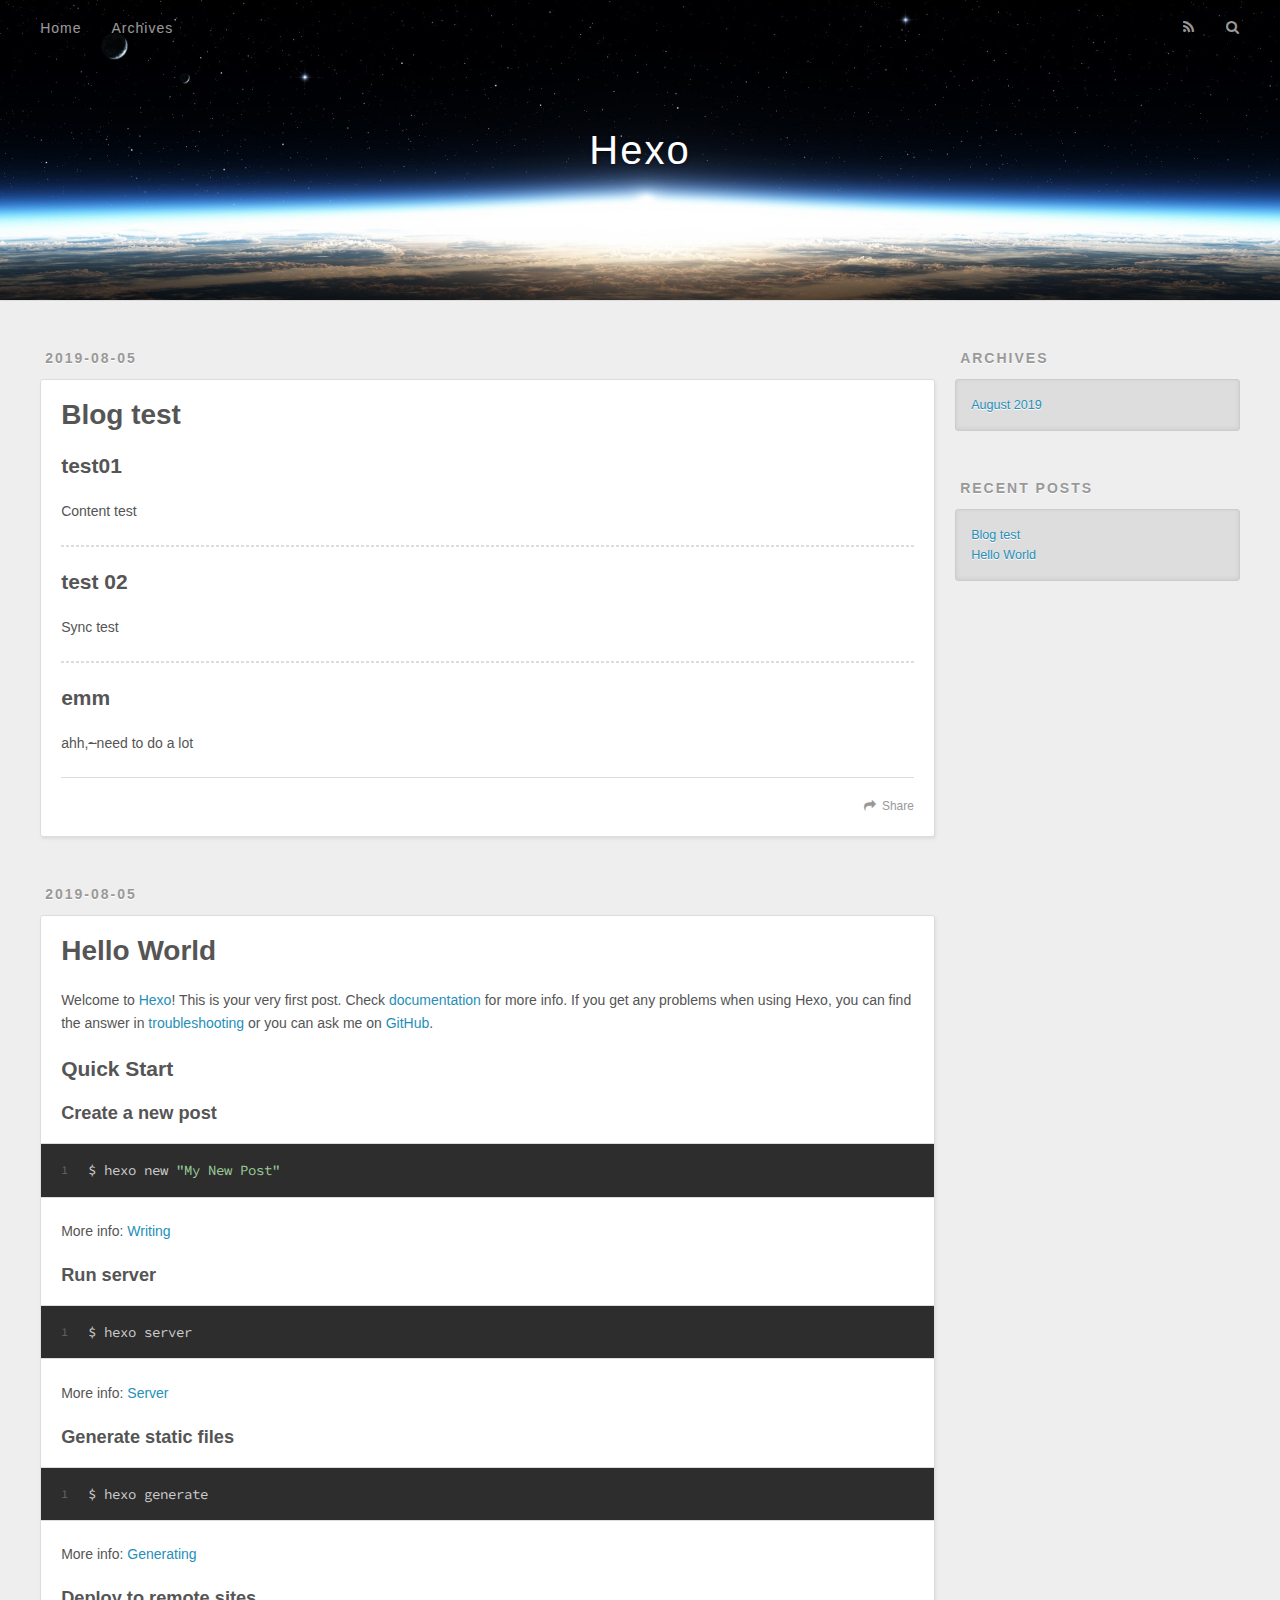
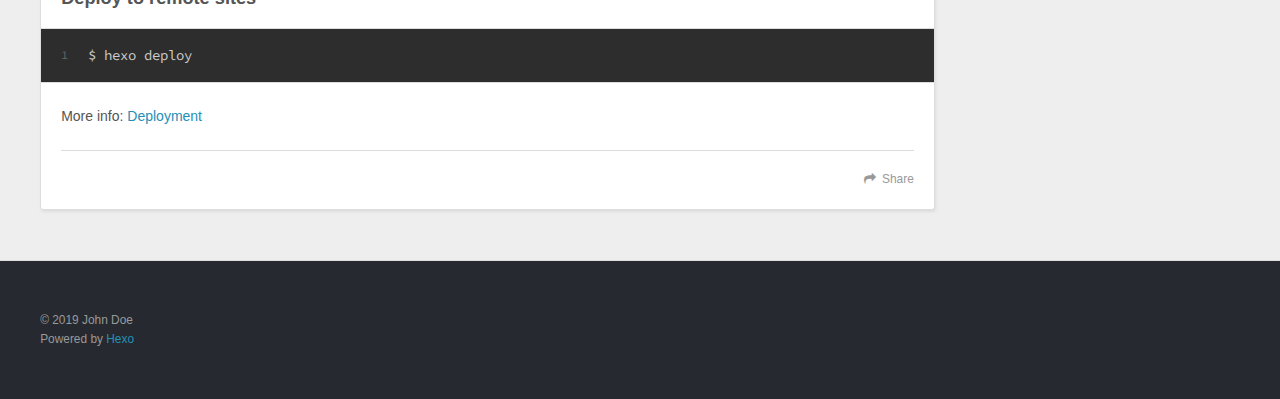
==== index.html @ 6d87e289 "Site updated: 2019-08-05 14:42:07" ====
<!DOCTYPE html>
<html>
<head><meta name="generator" content="Hexo 3.9.0">
  <meta charset="utf-8">
  

  
  <title>Hexo</title>
  <meta name="viewport" content="width=device-width, initial-scale=1, maximum-scale=1">
  <meta property="og:type" content="website">
<meta property="og:title" content="Hexo">
<meta property="og:url" content="http://yoursite.com/index.html">
<meta property="og:site_name" content="Hexo">
<meta property="og:locale" content="default">
<meta name="twitter:card" content="summary">
<meta name="twitter:title" content="Hexo">
  
    <link rel="alternate" href="/atom.xml" title="Hexo" type="application/atom+xml">
  
  
    <link rel="icon" href="/favicon.png">
  
  
    <link href="//fonts.googleapis.com/css?family=Source+Code+Pro" rel="stylesheet" type="text/css">
  
  <link rel="stylesheet" href="/css/style.css">
</head>
</html>
<body>
  <div id="container">
    <div id="wrap">
      <header id="header">
  <div id="banner"></div>
  <div id="header-outer" class="outer">
    <div id="header-title" class="inner">
      <h1 id="logo-wrap">
        <a href="/" id="logo">Hexo</a>
      </h1>
      
    </div>
    <div id="header-inner" class="inner">
      <nav id="main-nav">
        <a id="main-nav-toggle" class="nav-icon"></a>
        
          <a class="main-nav-link" href="/">Home</a>
        
          <a class="main-nav-link" href="/archives">Archives</a>
        
      </nav>
      <nav id="sub-nav">
        
          <a id="nav-rss-link" class="nav-icon" href="/atom.xml" title="RSS Feed"></a>
        
        <a id="nav-search-btn" class="nav-icon" title="Search"></a>
      </nav>
      <div id="search-form-wrap">
        <form action="//google.com/search" method="get" accept-charset="UTF-8" class="search-form"><input type="search" name="q" class="search-form-input" placeholder="Search"><button type="submit" class="search-form-submit">&#xF002;</button><input type="hidden" name="sitesearch" value="http://yoursite.com"></form>
      </div>
    </div>
  </div>
</header>
      <div class="outer">
        <section id="main">
  
    <article id="post-Blog-test" class="article article-type-post" itemscope itemprop="blogPost">
  <div class="article-meta">
    <a href="/2019/08/05/Blog-test/" class="article-date">
  <time datetime="2019-08-05T05:45:43.000Z" itemprop="datePublished">2019-08-05</time>
</a>
    
  </div>
  <div class="article-inner">
    
    
      <header class="article-header">
        
  
    <h1 itemprop="name">
      <a class="article-title" href="/2019/08/05/Blog-test/">Blog test</a>
    </h1>
  

      </header>
    
    <div class="article-entry" itemprop="articleBody">
      
        <h2 id="test01"><a href="#test01" class="headerlink" title="test01"></a>test01</h2><p>Content test</p>
<hr>
<h2 id="test-02"><a href="#test-02" class="headerlink" title="test 02"></a>test 02</h2><p>Sync test</p>
<hr>
<h2 id="emm"><a href="#emm" class="headerlink" title="emm"></a>emm</h2><p>ahh,<del>~</del>need to do a lot</p>

      
    </div>
    <footer class="article-footer">
      <a data-url="http://yoursite.com/2019/08/05/Blog-test/" data-id="cjyy11p9i00009upvtxh5rloo" class="article-share-link">Share</a>
      
      
    </footer>
  </div>
  
</article>


  
    <article id="post-hello-world" class="article article-type-post" itemscope itemprop="blogPost">
  <div class="article-meta">
    <a href="/2019/08/05/hello-world/" class="article-date">
  <time datetime="2019-08-05T05:13:14.675Z" itemprop="datePublished">2019-08-05</time>
</a>
    
  </div>
  <div class="article-inner">
    
    
      <header class="article-header">
        
  
    <h1 itemprop="name">
      <a class="article-title" href="/2019/08/05/hello-world/">Hello World</a>
    </h1>
  

      </header>
    
    <div class="article-entry" itemprop="articleBody">
      
        <p>Welcome to <a href="https://hexo.io/" target="_blank" rel="noopener">Hexo</a>! This is your very first post. Check <a href="https://hexo.io/docs/" target="_blank" rel="noopener">documentation</a> for more info. If you get any problems when using Hexo, you can find the answer in <a href="https://hexo.io/docs/troubleshooting.html" target="_blank" rel="noopener">troubleshooting</a> or you can ask me on <a href="https://github.com/hexojs/hexo/issues" target="_blank" rel="noopener">GitHub</a>.</p>
<h2 id="Quick-Start"><a href="#Quick-Start" class="headerlink" title="Quick Start"></a>Quick Start</h2><h3 id="Create-a-new-post"><a href="#Create-a-new-post" class="headerlink" title="Create a new post"></a>Create a new post</h3><figure class="highlight bash"><table><tr><td class="gutter"><pre><span class="line">1</span><br></pre></td><td class="code"><pre><span class="line">$ hexo new <span class="string">"My New Post"</span></span><br></pre></td></tr></table></figure>

<p>More info: <a href="https://hexo.io/docs/writing.html" target="_blank" rel="noopener">Writing</a></p>
<h3 id="Run-server"><a href="#Run-server" class="headerlink" title="Run server"></a>Run server</h3><figure class="highlight bash"><table><tr><td class="gutter"><pre><span class="line">1</span><br></pre></td><td class="code"><pre><span class="line">$ hexo server</span><br></pre></td></tr></table></figure>

<p>More info: <a href="https://hexo.io/docs/server.html" target="_blank" rel="noopener">Server</a></p>
<h3 id="Generate-static-files"><a href="#Generate-static-files" class="headerlink" title="Generate static files"></a>Generate static files</h3><figure class="highlight bash"><table><tr><td class="gutter"><pre><span class="line">1</span><br></pre></td><td class="code"><pre><span class="line">$ hexo generate</span><br></pre></td></tr></table></figure>

<p>More info: <a href="https://hexo.io/docs/generating.html" target="_blank" rel="noopener">Generating</a></p>
<h3 id="Deploy-to-remote-sites"><a href="#Deploy-to-remote-sites" class="headerlink" title="Deploy to remote sites"></a>Deploy to remote sites</h3><figure class="highlight bash"><table><tr><td class="gutter"><pre><span class="line">1</span><br></pre></td><td class="code"><pre><span class="line">$ hexo deploy</span><br></pre></td></tr></table></figure>

<p>More info: <a href="https://hexo.io/docs/deployment.html" target="_blank" rel="noopener">Deployment</a></p>

      
    </div>
    <footer class="article-footer">
      <a data-url="http://yoursite.com/2019/08/05/hello-world/" data-id="cjyy11p9s00019upvnkh4ad29" class="article-share-link">Share</a>
      
      
    </footer>
  </div>
  
</article>


  


</section>
        
          <aside id="sidebar">
  
    

  
    

  
    
  
    
  <div class="widget-wrap">
    <h3 class="widget-title">Archives</h3>
    <div class="widget">
      <ul class="archive-list"><li class="archive-list-item"><a class="archive-list-link" href="/archives/2019/08/">August 2019</a></li></ul>
    </div>
  </div>


  
    
  <div class="widget-wrap">
    <h3 class="widget-title">Recent Posts</h3>
    <div class="widget">
      <ul>
        
          <li>
            <a href="/2019/08/05/Blog-test/">Blog test</a>
          </li>
        
          <li>
            <a href="/2019/08/05/hello-world/">Hello World</a>
          </li>
        
      </ul>
    </div>
  </div>

  
</aside>
        
      </div>
      <footer id="footer">
  
  <div class="outer">
    <div id="footer-info" class="inner">
      &copy; 2019 John Doe<br>
      Powered by <a href="http://hexo.io/" target="_blank">Hexo</a>
    </div>
  </div>
</footer>
    </div>
    <nav id="mobile-nav">
  
    <a href="/" class="mobile-nav-link">Home</a>
  
    <a href="/archives" class="mobile-nav-link">Archives</a>
  
</nav>
    

<script src="//ajax.googleapis.com/ajax/libs/jquery/2.0.3/jquery.min.js"></script>


  <link rel="stylesheet" href="/fancybox/jquery.fancybox.css">
  <script src="/fancybox/jquery.fancybox.pack.js"></script>


<script src="/js/script.js"></script>



  </div>
</body>
</html>
---- css/style.css ----
body {
  width: 100%;
}
body:before,
body:after {
  content: "";
  display: table;
}
body:after {
  clear: both;
}
html,
body,
div,
span,
applet,
object,
iframe,
h1,
h2,
h3,
h4,
h5,
h6,
p,
blockquote,
pre,
a,
abbr,
acronym,
address,
big,
cite,
code,
del,
dfn,
em,
img,
ins,
kbd,
q,
s,
samp,
small,
strike,
strong,
sub,
sup,
tt,
var,
dl,
dt,
dd,
ol,
ul,
li,
fieldset,
form,
label,
legend,
table,
caption,
tbody,
tfoot,
thead,
tr,
th,
td {
  margin: 0;
  padding: 0;
  border: 0;
  outline: 0;
  font-weight: inherit;
  font-style: inherit;
  font-family: inherit;
  font-size: 100%;
  vertical-align: baseline;
}
body {
  line-height: 1;
  color: #000;
  background: #fff;
}
ol,
ul {
  list-style: none;
}
table {
  border-collapse: separate;
  border-spacing: 0;
  vertical-align: middle;
}
caption,
th,
td {
  text-align: left;
  font-weight: normal;
  vertical-align: middle;
}
a img {
  border: none;
}
input,
button {
  margin: 0;
  padding: 0;
}
input::-moz-focus-inner,
button::-moz-focus-inner {
  border: 0;
  padding: 0;
}
@font-face {
  font-family: FontAwesome;
  font-style: normal;
  font-weight: normal;
  src: url("fonts/fontawesome-webfont.eot?v=#4.0.3");
  src: url("fonts/fontawesome-webfont.eot?#iefix&v=#4.0.3") format("embedded-opentype"), url("fonts/fontawesome-webfont.woff?v=#4.0.3") format("woff"), url("fonts/fontawesome-webfont.ttf?v=#4.0.3") format("truetype"), url("fonts/fontawesome-webfont.svg#fontawesomeregular?v=#4.0.3") format("svg");
}
html,
body,
#container {
  height: 100%;
}
body {
  background: #eee;
  font: 14px -apple-system, BlinkMacSystemFont, "Segoe UI", "Roboto", "Oxygen", "Ubuntu", "Cantarell", "Fira Sans", "Droid Sans", "Helvetica Neue", sans-serif;
  -webkit-text-size-adjust: 100%;
}
.outer {
  max-width: 1220px;
  margin: 0 auto;
  padding: 0 20px;
}
.outer:before,
.outer:after {
  content: "";
  display: table;
}
.outer:after {
  clear: both;
}
.inner {
  display: inline;
  float: left;
  width: 98.33333333333333%;
  margin: 0 0.833333333333333%;
}
.left,
.alignleft {
  float: left;
}
.right,
.alignright {
  float: right;
}
.clear {
  clear: both;
}
#container {
  position: relative;
}
.mobile-nav-on {
  overflow: hidden;
}
#wrap {
  height: 100%;
  width: 100%;
  position: absolute;
  top: 0;
  left: 0;
  -webkit-transition: 0.2s ease-out;
  -moz-transition: 0.2s ease-out;
  -ms-transition: 0.2s ease-out;
  transition: 0.2s ease-out;
  z-index: 1;
  background: #eee;
}
.mobile-nav-on #wrap {
  left: 280px;
}
@media screen and (min-width: 768px) {
  #main {
    display: inline;
    float: left;
    width: 73.33333333333333%;
    margin: 0 0.833333333333333%;
  }
}
.article-date,
.article-category-link,
.archive-year,
.widget-title {
  text-decoration: none;
  text-transform: uppercase;
  letter-spacing: 2px;
  color: #999;
  margin-bottom: 1em;
  margin-left: 5px;
  line-height: 1em;
  text-shadow: 0 1px #fff;
  font-weight: bold;
}
.article-inner,
.archive-article-inner {
  background: #fff;
  -webkit-box-shadow: 1px 2px 3px #ddd;
  box-shadow: 1px 2px 3px #ddd;
  border: 1px solid #ddd;
  border-radius: 3px;
}
.article-entry h1,
.widget h1 {
  font-size: 2em;
}
.article-entry h2,
.widget h2 {
  font-size: 1.5em;
}
.article-entry h3,
.widget h3 {
  font-size: 1.3em;
}
.article-entry h4,
.widget h4 {
  font-size: 1.2em;
}
.article-entry h5,
.widget h5 {
  font-size: 1em;
}
.article-entry h6,
.widget h6 {
  font-size: 1em;
  color: #999;
}
.article-entry hr,
.widget hr {
  border: 1px dashed #ddd;
}
.article-entry strong,
.widget strong {
  font-weight: bold;
}
.article-entry em,
.widget em,
.article-entry cite,
.widget cite {
  font-style: italic;
}
.article-entry sup,
.widget sup,
.article-entry sub,
.widget sub {
  font-size: 0.75em;
  line-height: 0;
  position: relative;
  vertical-align: baseline;
}
.article-entry sup,
.widget sup {
  top: -0.5em;
}
.article-entry sub,
.widget sub {
  bottom: -0.2em;
}
.article-entry small,
.widget small {
  font-size: 0.85em;
}
.article-entry acronym,
.widget acronym,
.article-entry abbr,
.widget abbr {
  border-bottom: 1px dotted;
}
.article-entry ul,
.widget ul,
.article-entry ol,
.widget ol,
.article-entry dl,
.widget dl {
  margin: 0 20px;
  line-height: 1.6em;
}
.article-entry ul ul,
.widget ul ul,
.article-entry ol ul,
.widget ol ul,
.article-entry ul ol,
.widget ul ol,
.article-entry ol ol,
.widget ol ol {
  margin-top: 0;
  margin-bottom: 0;
}
.article-entry ul,
.widget ul {
  list-style: disc;
}
.article-entry ol,
.widget ol {
  list-style: decimal;
}
.article-entry dt,
.widget dt {
  font-weight: bold;
}
#header {
  height: 300px;
  position: relative;
  border-bottom: 1px solid #ddd;
}
#header:before,
#header:after {
  content: "";
  position: absolute;
  left: 0;
  right: 0;
  height: 40px;
}
#header:before {
  top: 0;
  background: -webkit-linear-gradient(rgba(0,0,0,0.2), transparent);
  background: -moz-linear-gradient(rgba(0,0,0,0.2), transparent);
  background: -ms-linear-gradient(rgba(0,0,0,0.2), transparent);
  background: linear-gradient(rgba(0,0,0,0.2), transparent);
}
#header:after {
  bottom: 0;
  background: -webkit-linear-gradient(transparent, rgba(0,0,0,0.2));
  background: -moz-linear-gradient(transparent, rgba(0,0,0,0.2));
  background: -ms-linear-gradient(transparent, rgba(0,0,0,0.2));
  background: linear-gradient(transparent, rgba(0,0,0,0.2));
}
#header-outer {
  height: 100%;
  position: relative;
}
#header-inner {
  position: relative;
  overflow: hidden;
}
#banner {
  position: absolute;
  top: 0;
  left: 0;
  width: 100%;
  height: 100%;
  background: url("images/banner.jpg") center #000;
  -webkit-background-size: cover;
  -moz-background-size: cover;
  background-size: cover;
  z-index: -1;
}
#header-title {
  text-align: center;
  height: 40px;
  position: absolute;
  top: 50%;
  left: 0;
  margin-top: -20px;
}
#logo,
#subtitle {
  text-decoration: none;
  color: #fff;
  font-weight: 300;
  text-shadow: 0 1px 4px rgba(0,0,0,0.3);
}
#logo {
  font-size: 40px;
  line-height: 40px;
  letter-spacing: 2px;
}
#subtitle {
  font-size: 16px;
  line-height: 16px;
  letter-spacing: 1px;
}
#subtitle-wrap {
  margin-top: 16px;
}
#main-nav {
  float: left;
  margin-left: -15px;
}
.nav-icon,
.main-nav-link {
  float: left;
  color: #fff;
  opacity: 0.6;
  text-decoration: none;
  text-shadow: 0 1px rgba(0,0,0,0.2);
  -webkit-transition: opacity 0.2s;
  -moz-transition: opacity 0.2s;
  -ms-transition: opacity 0.2s;
  transition: opacity 0.2s;
  display: block;
  padding: 20px 15px;
}
.nav-icon:hover,
.main-nav-link:hover {
  opacity: 1;
}
.nav-icon {
  font-family: FontAwesome;
  text-align: center;
  font-size: 14px;
  width: 14px;
  height: 14px;
  padding: 20px 15px;
  position: relative;
  cursor: pointer;
}
.main-nav-link {
  font-weight: 300;
  letter-spacing: 1px;
}
@media screen and (max-width: 479px) {
  .main-nav-link {
    display: none;
  }
}
#main-nav-toggle {
  display: none;
}
#main-nav-toggle:before {
  content: "\f0c9";
}
@media screen and (max-width: 479px) {
  #main-nav-toggle {
    display: block;
  }
}
#sub-nav {
  float: right;
  margin-right: -15px;
}
#nav-rss-link:before {
  content: "\f09e";
}
#nav-search-btn:before {
  content: "\f002";
}
#search-form-wrap {
  position: absolute;
  top: 15px;
  width: 150px;
  height: 30px;
  right: -150px;
  opacity: 0;
  -webkit-transition: 0.2s ease-out;
  -moz-transition: 0.2s ease-out;
  -ms-transition: 0.2s ease-out;
  transition: 0.2s ease-out;
}
#search-form-wrap.on {
  opacity: 1;
  right: 0;
}
@media screen and (max-width: 479px) {
  #search-form-wrap {
    width: 100%;
    right: -100%;
  }
}
.search-form {
  position: absolute;
  top: 0;
  left: 0;
  right: 0;
  background: #fff;
  padding: 5px 15px;
  border-radius: 15px;
  -webkit-box-shadow: 0 0 10px rgba(0,0,0,0.3);
  box-shadow: 0 0 10px rgba(0,0,0,0.3);
}
.search-form-input {
  border: none;
  background: none;
  color: #555;
  width: 100%;
  font: 13px -apple-system, BlinkMacSystemFont, "Segoe UI", "Roboto", "Oxygen", "Ubuntu", "Cantarell", "Fira Sans", "Droid Sans", "Helvetica Neue", sans-serif;
  outline: none;
}
.search-form-input::-webkit-search-results-decoration,
.search-form-input::-webkit-search-cancel-button {
  -webkit-appearance: none;
}
.search-form-submit {
  position: absolute;
  top: 50%;
  right: 10px;
  margin-top: -7px;
  font: 13px FontAwesome;
  border: none;
  background: none;
  color: #bbb;
  cursor: pointer;
}
.search-form-submit:hover,
.search-form-submit:focus {
  color: #777;
}
.article {
  margin: 50px 0;
}
.article-inner {
  overflow: hidden;
}
.article-meta:before,
.article-meta:after {
  content: "";
  display: table;
}
.article-meta:after {
  clear: both;
}
.article-date {
  float: left;
}
.article-category {
  float: left;
  line-height: 1em;
  color: #ccc;
  text-shadow: 0 1px #fff;
  margin-left: 8px;
}
.article-category:before {
  content: "\2022";
}
.article-category-link {
  margin: 0 12px 1em;
}
.article-header {
  padding: 20px 20px 0;
}
.article-title {
  text-decoration: none;
  font-size: 2em;
  font-weight: bold;
  color: #555;
  line-height: 1.1em;
  -webkit-transition: color 0.2s;
  -moz-transition: color 0.2s;
  -ms-transition: color 0.2s;
  transition: color 0.2s;
}
a.article-title:hover {
  color: #258fb8;
}
.article-entry {
  color: #555;
  padding: 0 20px;
}
.article-entry:before,
.article-entry:after {
  content: "";
  display: table;
}
.article-entry:after {
  clear: both;
}
.article-entry p,
.article-entry table {
  line-height: 1.6em;
  margin: 1.6em 0;
}
.article-entry h1,
.article-entry h2,
.article-entry h3,
.article-entry h4,
.article-entry h5,
.article-entry h6 {
  font-weight: bold;
}
.article-entry h1,
.article-entry h2,
.article-entry h3,
.article-entry h4,
.article-entry h5,
.article-entry h6 {
  line-height: 1.1em;
  margin: 1.1em 0;
}
.article-entry a {
  color: #258fb8;
  text-decoration: none;
}
.article-entry a:hover {
  text-decoration: underline;
}
.article-entry ul,
.article-entry ol,
.article-entry dl {
  margin-top: 1.6em;
  margin-bottom: 1.6em;
}
.article-entry img,
.article-entry video {
  max-width: 100%;
  height: auto;
  display: block;
  margin: auto;
}
.article-entry iframe {
  border: none;
}
.article-entry table {
  width: 100%;
  border-collapse: collapse;
  border-spacing: 0;
}
.article-entry th {
  font-weight: bold;
  border-bottom: 3px solid #ddd;
  padding-bottom: 0.5em;
}
.article-entry td {
  border-bottom: 1px solid #ddd;
  padding: 10px 0;
}
.article-entry blockquote {
  font-family: Georgia, "Times New Roman", serif;
  font-size: 1.4em;
  margin: 1.6em 20px;
  text-align: center;
}
.article-entry blockquote footer {
  font-size: 14px;
  margin: 1.6em 0;
  font-family: -apple-system, BlinkMacSystemFont, "Segoe UI", "Roboto", "Oxygen", "Ubuntu", "Cantarell", "Fira Sans", "Droid Sans", "Helvetica Neue", sans-serif;
}
.article-entry blockquote footer cite:before {
  content: "—";
  padding: 0 0.5em;
}
.article-entry .pullquote {
  text-align: left;
  width: 45%;
  margin: 0;
}
.article-entry .pullquote.left {
  margin-left: 0.5em;
  margin-right: 1em;
}
.article-entry .pullquote.right {
  margin-right: 0.5em;
  margin-left: 1em;
}
.article-entry .caption {
  color: #999;
  display: block;
  font-size: 0.9em;
  margin-top: 0.5em;
  position: relative;
  text-align: center;
}
.article-entry .video-container {
  position: relative;
  padding-top: 56.25%;
  height: 0;
  overflow: hidden;
}
.article-entry .video-container iframe,
.article-entry .video-container object,
.article-entry .video-container embed {
  position: absolute;
  top: 0;
  left: 0;
  width: 100%;
  height: 100%;
  margin-top: 0;
}
.article-more-link a {
  display: inline-block;
  line-height: 1em;
  padding: 6px 15px;
  border-radius: 15px;
  background: #eee;
  color: #999;
  text-shadow: 0 1px #fff;
  text-decoration: none;
}
.article-more-link a:hover {
  background: #258fb8;
  color: #fff;
  text-decoration: none;
  text-shadow: 0 1px #1e7293;
}
.article-footer {
  font-size: 0.85em;
  line-height: 1.6em;
  border-top: 1px solid #ddd;
  padding-top: 1.6em;
  margin: 0 20px 20px;
}
.article-footer:before,
.article-footer:after {
  content: "";
  display: table;
}
.article-footer:after {
  clear: both;
}
.article-footer a {
  color: #999;
  text-decoration: none;
}
.article-footer a:hover {
  color: #555;
}
.article-tag-list-item {
  float: left;
  margin-right: 10px;
}
.article-tag-list-link:before {
  content: "#";
}
.article-comment-link {
  float: right;
}
.article-comment-link:before {
  content: "\f075";
  font-family: FontAwesome;
  padding-right: 8px;
}
.article-share-link {
  cursor: pointer;
  float: right;
  margin-left: 20px;
}
.article-share-link:before {
  content: "\f064";
  font-family: FontAwesome;
  padding-right: 6px;
}
#article-nav {
  position: relative;
}
#article-nav:before,
#article-nav:after {
  content: "";
  display: table;
}
#article-nav:after {
  clear: both;
}
@media screen and (min-width: 768px) {
  #article-nav {
    margin: 50px 0;
  }
  #article-nav:before {
    width: 8px;
    height: 8px;
    position: absolute;
    top: 50%;
    left: 50%;
    margin-top: -4px;
    margin-left: -4px;
    content: "";
    border-radius: 50%;
    background: #ddd;
    -webkit-box-shadow: 0 1px 2px #fff;
    box-shadow: 0 1px 2px #fff;
  }
}
.article-nav-link-wrap {
  text-decoration: none;
  text-shadow: 0 1px #fff;
  color: #999;
  -webkit-box-sizing: border-box;
  -moz-box-sizing: border-box;
  box-sizing: border-box;
  margin-top: 50px;
  text-align: center;
  display: block;
}
.article-nav-link-wrap:hover {
  color: #555;
}
@media screen and (min-width: 768px) {
  .article-nav-link-wrap {
    width: 50%;
    margin-top: 0;
  }
}
@media screen and (min-width: 768px) {
  #article-nav-newer {
    float: left;
    text-align: right;
    padding-right: 20px;
  }
}
@media screen and (min-width: 768px) {
  #article-nav-older {
    float: right;
    text-align: left;
    padding-left: 20px;
  }
}
.article-nav-caption {
  text-transform: uppercase;
  letter-spacing: 2px;
  color: #ddd;
  line-height: 1em;
  font-weight: bold;
}
#article-nav-newer .article-nav-caption {
  margin-right: -2px;
}
.article-nav-title {
  font-size: 0.85em;
  line-height: 1.6em;
  margin-top: 0.5em;
}
.article-share-box {
  position: absolute;
  display: none;
  background: #fff;
  -webkit-box-shadow: 1px 2px 10px rgba(0,0,0,0.2);
  box-shadow: 1px 2px 10px rgba(0,0,0,0.2);
  border-radius: 3px;
  margin-left: -145px;
  overflow: hidden;
  z-index: 1;
}
.article-share-box.on {
  display: block;
}
.article-share-input {
  width: 100%;
  background: none;
  -webkit-box-sizing: border-box;
  -moz-box-sizing: border-box;
  box-sizing: border-box;
  font: 14px -apple-system, BlinkMacSystemFont, "Segoe UI", "Roboto", "Oxygen", "Ubuntu", "Cantarell", "Fira Sans", "Droid Sans", "Helvetica Neue", sans-serif;
  padding: 0 15px;
  color: #555;
  outline: none;
  border: 1px solid #ddd;
  border-radius: 3px 3px 0 0;
  height: 36px;
  line-height: 36px;
}
.article-share-links {
  background: #eee;
}
.article-share-links:before,
.article-share-links:after {
  content: "";
  display: table;
}
.article-share-links:after {
  clear: both;
}
.article-share-twitter,
.article-share-facebook,
.article-share-pinterest,
.article-share-google {
  width: 50px;
  height: 36px;
  display: block;
  float: left;
  position: relative;
  color: #999;
  text-shadow: 0 1px #fff;
}
.article-share-twitter:before,
.article-share-facebook:before,
.article-share-pinterest:before,
.article-share-google:before {
  font-size: 20px;
  font-family: FontAwesome;
  width: 20px;
  height: 20px;
  position: absolute;
  top: 50%;
  left: 50%;
  margin-top: -10px;
  margin-left: -10px;
  text-align: center;
}
.article-share-twitter:hover,
.article-share-facebook:hover,
.article-share-pinterest:hover,
.article-share-google:hover {
  color: #fff;
}
.article-share-twitter:before {
  content: "\f099";
}
.article-share-twitter:hover {
  background: #00aced;
  text-shadow: 0 1px #008abe;
}
.article-share-facebook:before {
  content: "\f09a";
}
.article-share-facebook:hover {
  background: #3b5998;
  text-shadow: 0 1px #2f477a;
}
.article-share-pinterest:before {
  content: "\f0d2";
}
.article-share-pinterest:hover {
  background: #cb2027;
  text-shadow: 0 1px #a21a1f;
}
.article-share-google:before {
  content: "\f0d5";
}
.article-share-google:hover {
  background: #dd4b39;
  text-shadow: 0 1px #be3221;
}
.article-gallery {
  background: #000;
  position: relative;
}
.article-gallery-photos {
  position: relative;
  overflow: hidden;
}
.article-gallery-img {
  display: none;
  max-width: 100%;
}
.article-gallery-img:first-child {
  display: block;
}
.article-gallery-img.loaded {
  position: absolute;
  display: block;
}
.article-gallery-img img {
  display: block;
  max-width: 100%;
  margin: 0 auto;
}
#comments {
  background: #fff;
  -webkit-box-shadow: 1px 2px 3px #ddd;
  box-shadow: 1px 2px 3px #ddd;
  padding: 20px;
  border: 1px solid #ddd;
  border-radius: 3px;
  margin: 50px 0;
}
#comments a {
  color: #258fb8;
}
.archives-wrap {
  margin: 50px 0;
}
.archives:before,
.archives:after {
  content: "";
  display: table;
}
.archives:after {
  clear: both;
}
.archive-year-wrap {
  margin-bottom: 1em;
}
.archives {
  -webkit-column-gap: 10px;
  -moz-column-gap: 10px;
  column-gap: 10px;
}
@media screen and (min-width: 480px) and (max-width: 767px) {
  .archives {
    -webkit-column-count: 2;
    -moz-column-count: 2;
    column-count: 2;
  }
}
@media screen and (min-width: 768px) {
  .archives {
    -webkit-column-count: 3;
    -moz-column-count: 3;
    column-count: 3;
  }
}
.archive-article {
  -webkit-column-break-inside: avoid;
  page-break-inside: avoid;
  overflow: hidden;
  break-inside: avoid-column;
}
.archive-article-inner {
  padding: 10px;
  margin-bottom: 15px;
}
.archive-article-title {
  text-decoration: none;
  font-weight: bold;
  color: #555;
  -webkit-transition: color 0.2s;
  -moz-transition: color 0.2s;
  -ms-transition: color 0.2s;
  transition: color 0.2s;
  line-height: 1.6em;
}
.archive-article-title:hover {
  color: #258fb8;
}
.archive-article-footer {
  margin-top: 1em;
}
.archive-article-date {
  color: #999;
  text-decoration: none;
  font-size: 0.85em;
  line-height: 1em;
  margin-bottom: 0.5em;
  display: block;
}
#page-nav {
  margin: 50px auto;
  background: #fff;
  -webkit-box-shadow: 1px 2px 3px #ddd;
  box-shadow: 1px 2px 3px #ddd;
  border: 1px solid #ddd;
  border-radius: 3px;
  text-align: center;
  color: #999;
  overflow: hidden;
}
#page-nav:before,
#page-nav:after {
  content: "";
  display: table;
}
#page-nav:after {
  clear: both;
}
#page-nav a,
#page-nav span {
  padding: 10px 20px;
  line-height: 1;
  height: 2ex;
}
#page-nav a {
  color: #999;
  text-decoration: none;
}
#page-nav a:hover {
  background: #999;
  color: #fff;
}
#page-nav .prev {
  float: left;
}
#page-nav .next {
  float: right;
}
#page-nav .page-number {
  display: inline-block;
}
@media screen and (max-width: 479px) {
  #page-nav .page-number {
    display: none;
  }
}
#page-nav .current {
  color: #555;
  font-weight: bold;
}
#page-nav .space {
  color: #ddd;
}
#footer {
  background: #262a30;
  padding: 50px 0;
  border-top: 1px solid #ddd;
  color: #999;
}
#footer a {
  color: #258fb8;
  text-decoration: none;
}
#footer a:hover {
  text-decoration: underline;
}
#footer-info {
  line-height: 1.6em;
  font-size: 0.85em;
}
.article-entry pre,
.article-entry .highlight {
  background: #2d2d2d;
  margin: 0 -20px;
  padding: 15px 20px;
  border-style: solid;
  border-color: #ddd;
  border-width: 1px 0;
  overflow: auto;
  color: #ccc;
  line-height: 22.400000000000002px;
}
.article-entry .highlight .gutter pre,
.article-entry .gist .gist-file .gist-data .line-numbers {
  color: #666;
  font-size: 0.85em;
}
.article-entry pre,
.article-entry code {
  font-family: "Source Code Pro", Consolas, Monaco, Menlo, Consolas, monospace;
}
.article-entry code {
  background: #eee;
  text-shadow: 0 1px #fff;
  padding: 0 0.3em;
}
.article-entry pre code {
  background: none;
  text-shadow: none;
  padding: 0;
}
.article-entry .highlight pre {
  border: none;
  margin: 0;
  padding: 0;
}
.article-entry .highlight table {
  margin: 0;
  width: auto;
}
.article-entry .highlight td {
  border: none;
  padding: 0;
}
.article-entry .highlight figcaption {
  font-size: 0.85em;
  color: #999;
  line-height: 1em;
  margin-bottom: 1em;
}
.article-entry .highlight figcaption:before,
.article-entry .highlight figcaption:after {
  content: "";
  display: table;
}
.article-entry .highlight figcaption:after {
  clear: both;
}
.article-entry .highlight figcaption a {
  float: right;
}
.article-entry .highlight .gutter pre {
  text-align: right;
  padding-right: 20px;
}
.article-entry .highlight .line {
  height: 22.400000000000002px;
}
.article-entry .highlight .line.marked {
  background: #515151;
}
.article-entry .gist {
  margin: 0 -20px;
  border-style: solid;
  border-color: #ddd;
  border-width: 1px 0;
  background: #2d2d2d;
  padding: 15px 20px 15px 0;
}
.article-entry .gist .gist-file {
  border: none;
  font-family: "Source Code Pro", Consolas, Monaco, Menlo, Consolas, monospace;
  margin: 0;
}
.article-entry .gist .gist-file .gist-data {
  background: none;
  border: none;
}
.article-entry .gist .gist-file .gist-data .line-numbers {
  background: none;
  border: none;
  padding: 0 20px 0 0;
}
.article-entry .gist .gist-file .gist-data .line-data {
  padding: 0 !important;
}
.article-entry .gist .gist-file .highlight {
  margin: 0;
  padding: 0;
  border: none;
}
.article-entry .gist .gist-file .gist-meta {
  background: #2d2d2d;
  color: #999;
  font: 0.85em -apple-system, BlinkMacSystemFont, "Segoe UI", "Roboto", "Oxygen", "Ubuntu", "Cantarell", "Fira Sans", "Droid Sans", "Helvetica Neue", sans-serif;
  text-shadow: 0 0;
  padding: 0;
  margin-top: 1em;
  margin-left: 20px;
}
.article-entry .gist .gist-file .gist-meta a {
  color: #258fb8;
  font-weight: normal;
}
.article-entry .gist .gist-file .gist-meta a:hover {
  text-decoration: underline;
}
pre .comment,
pre .title {
  color: #999;
}
pre .variable,
pre .attribute,
pre .tag,
pre .regexp,
pre .ruby .constant,
pre .xml .tag .title,
pre .xml .pi,
pre .xml .doctype,
pre .html .doctype,
pre .css .id,
pre .css .class,
pre .css .pseudo {
  color: #f2777a;
}
pre .number,
pre .preprocessor,
pre .built_in,
pre .literal,
pre .params,
pre .constant {
  color: #f99157;
}
pre .class,
pre .ruby .class .title,
pre .css .rules .attribute {
  color: #9c9;
}
pre .string,
pre .value,
pre .inheritance,
pre .header,
pre .ruby .symbol,
pre .xml .cdata {
  color: #9c9;
}
pre .css .hexcolor {
  color: #6cc;
}
pre .function,
pre .python .decorator,
pre .python .title,
pre .ruby .function .title,
pre .ruby .title .keyword,
pre .perl .sub,
pre .javascript .title,
pre .coffeescript .title {
  color: #69c;
}
pre .keyword,
pre .javascript .function {
  color: #c9c;
}
@media screen and (max-width: 479px) {
  #mobile-nav {
    position: absolute;
    top: 0;
    left: 0;
    width: 280px;
    height: 100%;
    background: #191919;
    border-right: 1px solid #fff;
  }
}
@media screen and (max-width: 479px) {
  .mobile-nav-link {
    display: block;
    color: #999;
    text-decoration: none;
    padding: 15px 20px;
    font-weight: bold;
  }
  .mobile-nav-link:hover {
    color: #fff;
  }
}
@media screen and (min-width: 768px) {
  #sidebar {
    display: inline;
    float: left;
    width: 23.333333333333332%;
    margin: 0 0.833333333333333%;
  }
}
.widget-wrap {
  margin: 50px 0;
}
.widget {
  color: #777;
  text-shadow: 0 1px #fff;
  background: #ddd;
  -webkit-box-shadow: 0 -1px 4px #ccc inset;
  box-shadow: 0 -1px 4px #ccc inset;
  border: 1px solid #ccc;
  padding: 15px;
  border-radius: 3px;
}
.widget a {
  color: #258fb8;
  text-decoration: none;
}
.widget a:hover {
  text-decoration: underline;
}
.widget ul ul,
.widget ol ul,
.widget dl ul,
.widget ul ol,
.widget ol ol,
.widget dl ol,
.widget ul dl,
.widget ol dl,
.widget dl dl {
  margin-left: 15px;
  list-style: disc;
}
.widget {
  line-height: 1.6em;
  word-wrap: break-word;
  font-size: 0.9em;
}
.widget ul,
.widget ol {
  list-style: none;
  margin: 0;
}
.widget ul ul,
.widget ol ul,
.widget ul ol,
.widget ol ol {
  margin: 0 20px;
}
.widget ul ul,
.widget ol ul {
  list-style: disc;
}
.widget ul ol,
.widget ol ol {
  list-style: decimal;
}
.category-list-count,
.tag-list-count,
.archive-list-count {
  padding-left: 5px;
  color: #999;
  font-size: 0.85em;
}
.category-list-count:before,
.tag-list-count:before,
.archive-list-count:before {
  content: "(";
}
.category-list-count:after,
.tag-list-count:after,
.archive-list-count:after {
  content: ")";
}
.tagcloud a {
  margin-right: 5px;
  display: inline-block;
}
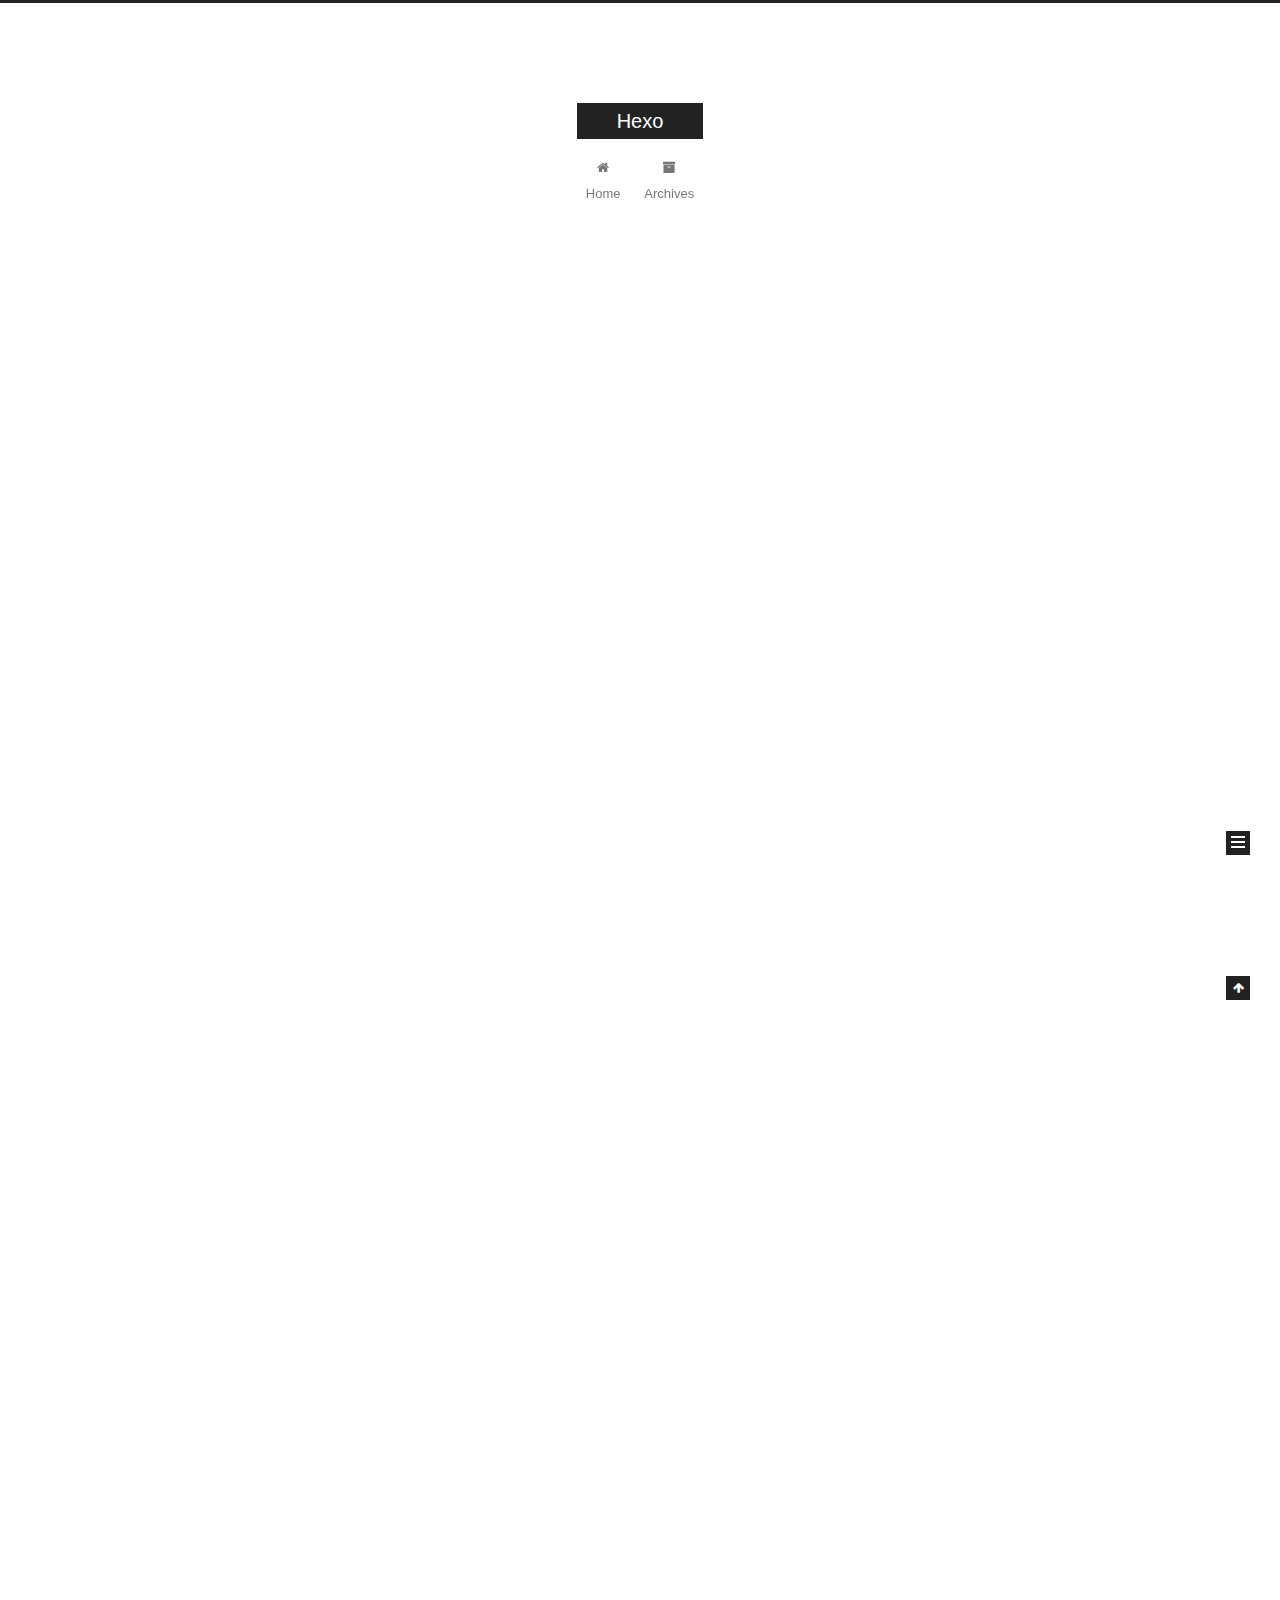
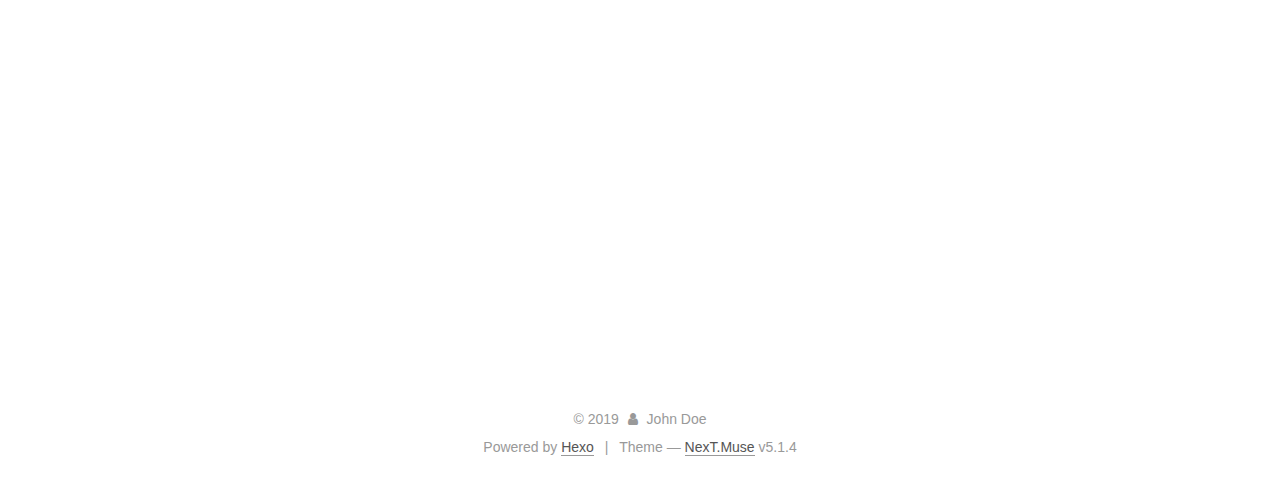
==== commit fd4f0bad: "Site updated: 2019-08-05 15:31:05" ====
--- a/index.html
+++ b/index.html
@@ -1,131 +1,430 @@
 <!DOCTYPE html>
-<html>
+
+
+
+  
+
+
+<html class="theme-next muse use-motion" lang>
 <head><meta name="generator" content="Hexo 3.9.0">
-  <meta charset="utf-8">
-  
-
-  
-  <title>Hexo</title>
-  <meta name="viewport" content="width=device-width, initial-scale=1, maximum-scale=1">
-  <meta property="og:type" content="website">
+  <meta charset="UTF-8">
+<meta http-equiv="X-UA-Compatible" content="IE=edge">
+<meta name="viewport" content="width=device-width, initial-scale=1, maximum-scale=1">
+<meta name="theme-color" content="#222">
+
+
+
+
+
+
+
+
+
+<meta http-equiv="Cache-Control" content="no-transform">
+<meta http-equiv="Cache-Control" content="no-siteapp">
+
+
+
+
+
+
+
+
+
+
+
+
+
+
+
+
+  
+  
+  <link href="/lib/fancybox/source/jquery.fancybox.css?v=2.1.5" rel="stylesheet" type="text/css">
+
+
+
+
+
+
+
+<link href="/lib/font-awesome/css/font-awesome.min.css?v=4.6.2" rel="stylesheet" type="text/css">
+
+<link href="/css/main.css?v=5.1.4" rel="stylesheet" type="text/css">
+
+
+  <link rel="apple-touch-icon" sizes="180x180" href="/images/apple-touch-icon-next.png?v=5.1.4">
+
+
+  <link rel="icon" type="image/png" sizes="32x32" href="/images/favicon-32x32-next.png?v=5.1.4">
+
+
+  <link rel="icon" type="image/png" sizes="16x16" href="/images/favicon-16x16-next.png?v=5.1.4">
+
+
+  <link rel="mask-icon" href="/images/logo.svg?v=5.1.4" color="#222">
+
+
+
+
+
+  <meta name="keywords" content="Hexo, NexT">
+
+
+
+
+
+
+
+
+
+
+<meta property="og:type" content="website">
 <meta property="og:title" content="Hexo">
 <meta property="og:url" content="http://yoursite.com/index.html">
 <meta property="og:site_name" content="Hexo">
 <meta property="og:locale" content="default">
 <meta name="twitter:card" content="summary">
 <meta name="twitter:title" content="Hexo">
-  
-    <link rel="alternate" href="/atom.xml" title="Hexo" type="application/atom+xml">
-  
-  
-    <link rel="icon" href="/favicon.png">
-  
-  
-    <link href="//fonts.googleapis.com/css?family=Source+Code+Pro" rel="stylesheet" type="text/css">
-  
-  <link rel="stylesheet" href="/css/style.css">
+
+
+
+<script type="text/javascript" id="hexo.configurations">
+  var NexT = window.NexT || {};
+  var CONFIG = {
+    root: '/',
+    scheme: 'Muse',
+    version: '5.1.4',
+    sidebar: {"position":"left","display":"post","offset":12,"b2t":false,"scrollpercent":false,"onmobile":false},
+    fancybox: true,
+    tabs: true,
+    motion: {"enable":true,"async":false,"transition":{"post_block":"fadeIn","post_header":"slideDownIn","post_body":"slideDownIn","coll_header":"slideLeftIn","sidebar":"slideUpIn"}},
+    duoshuo: {
+      userId: '0',
+      author: 'Author'
+    },
+    algolia: {
+      applicationID: '',
+      apiKey: '',
+      indexName: '',
+      hits: {"per_page":10},
+      labels: {"input_placeholder":"Search for Posts","hits_empty":"We didn't find any results for the search: ${query}","hits_stats":"${hits} results found in ${time} ms"}
+    }
+  };
+</script>
+
+
+
+  <link rel="canonical" href="http://yoursite.com/">
+
+
+
+
+
+  <title>Hexo</title>
+  
+
+
+
+
+
+
+
+
 </head>
-</html>
-<body>
-  <div id="container">
-    <div id="wrap">
-      <header id="header">
-  <div id="banner"></div>
-  <div id="header-outer" class="outer">
-    <div id="header-title" class="inner">
-      <h1 id="logo-wrap">
-        <a href="/" id="logo">Hexo</a>
-      </h1>
-      
+
+<body itemscope itemtype="http://schema.org/WebPage" lang="default">
+
+  
+  
+    
+  
+
+  <div class="container sidebar-position-left 
+  page-home">
+    <div class="headband"></div>
+
+    <header id="header" class="header" itemscope itemtype="http://schema.org/WPHeader">
+      <div class="header-inner"><div class="site-brand-wrapper">
+  <div class="site-meta ">
+    
+
+    <div class="custom-logo-site-title">
+      <a href="/" class="brand" rel="start">
+        <span class="logo-line-before"><i></i></span>
+        <span class="site-title">Hexo</span>
+        <span class="logo-line-after"><i></i></span>
+      </a>
     </div>
-    <div id="header-inner" class="inner">
-      <nav id="main-nav">
-        <a id="main-nav-toggle" class="nav-icon"></a>
-        
-          <a class="main-nav-link" href="/">Home</a>
-        
-          <a class="main-nav-link" href="/archives">Archives</a>
-        
-      </nav>
-      <nav id="sub-nav">
-        
-          <a id="nav-rss-link" class="nav-icon" href="/atom.xml" title="RSS Feed"></a>
-        
-        <a id="nav-search-btn" class="nav-icon" title="Search"></a>
-      </nav>
-      <div id="search-form-wrap">
-        <form action="//google.com/search" method="get" accept-charset="UTF-8" class="search-form"><input type="search" name="q" class="search-form-input" placeholder="Search"><button type="submit" class="search-form-submit">&#xF002;</button><input type="hidden" name="sitesearch" value="http://yoursite.com"></form>
-      </div>
-    </div>
+      
+        <p class="site-subtitle"></p>
+      
   </div>
-</header>
-      <div class="outer">
-        <section id="main">
-  
-    <article id="post-Blog-test" class="article article-type-post" itemscope itemprop="blogPost">
-  <div class="article-meta">
-    <a href="/2019/08/05/Blog-test/" class="article-date">
-  <time datetime="2019-08-05T05:45:43.000Z" itemprop="datePublished">2019-08-05</time>
-</a>
-    
+
+  <div class="site-nav-toggle">
+    <button>
+      <span class="btn-bar"></span>
+      <span class="btn-bar"></span>
+      <span class="btn-bar"></span>
+    </button>
   </div>
-  <div class="article-inner">
-    
-    
-      <header class="article-header">
-        
-  
-    <h1 itemprop="name">
-      <a class="article-title" href="/2019/08/05/Blog-test/">Blog test</a>
-    </h1>
-  
-
+</div>
+
+<nav class="site-nav">
+  
+
+  
+    <ul id="menu" class="menu">
+      
+        
+        <li class="menu-item menu-item-home">
+          <a href="/" rel="section">
+            
+              <i class="menu-item-icon fa fa-fw fa-home"></i> <br>
+            
+            Home
+          </a>
+        </li>
+      
+        
+        <li class="menu-item menu-item-archives">
+          <a href="/archives/" rel="section">
+            
+              <i class="menu-item-icon fa fa-fw fa-archive"></i> <br>
+            
+            Archives
+          </a>
+        </li>
+      
+
+      
+    </ul>
+  
+
+  
+</nav>
+
+
+
+ </div>
+    </header>
+
+    <main id="main" class="main">
+      <div class="main-inner">
+        <div class="content-wrap">
+          <div id="content" class="content">
+            
+  <section id="posts" class="posts-expand">
+    
+      
+
+  
+
+  
+  
+  
+
+  <article class="post post-type-normal" itemscope itemtype="http://schema.org/Article">
+  
+  
+  
+  <div class="post-block">
+    <link itemprop="mainEntityOfPage" href="http://yoursite.com/2019/08/05/Blog-test/">
+
+    <span hidden itemprop="author" itemscope itemtype="http://schema.org/Person">
+      <meta itemprop="name" content="John Doe">
+      <meta itemprop="description" content>
+      <meta itemprop="image" content="/images/avatar.gif">
+    </span>
+
+    <span hidden itemprop="publisher" itemscope itemtype="http://schema.org/Organization">
+      <meta itemprop="name" content="Hexo">
+    </span>
+
+    
+      <header class="post-header">
+
+        
+        
+          <h1 class="post-title" itemprop="name headline">
+                
+                <a class="post-title-link" href="/2019/08/05/Blog-test/" itemprop="url">Blog test</a></h1>
+        
+
+        <div class="post-meta">
+          <span class="post-time">
+            
+              <span class="post-meta-item-icon">
+                <i class="fa fa-calendar-o"></i>
+              </span>
+              
+                <span class="post-meta-item-text">Posted on</span>
+              
+              <time title="Post created" itemprop="dateCreated datePublished" datetime="2019-08-05T13:45:43+08:00">
+                2019-08-05
+              </time>
+            
+
+            
+
+            
+          </span>
+
+          
+
+          
+            
+          
+
+          
+          
+
+          
+
+          
+
+          
+
+        </div>
       </header>
     
-    <div class="article-entry" itemprop="articleBody">
-      
-        <h2 id="test01"><a href="#test01" class="headerlink" title="test01"></a>test01</h2><p>Content test</p>
+
+    
+    
+    
+    <div class="post-body" itemprop="articleBody">
+
+      
+      
+
+      
+        
+          
+            <h2 id="test01"><a href="#test01" class="headerlink" title="test01"></a>test01</h2><p>Content test</p>
 <hr>
 <h2 id="test-02"><a href="#test-02" class="headerlink" title="test 02"></a>test 02</h2><p>Sync test</p>
 <hr>
 <h2 id="emm"><a href="#emm" class="headerlink" title="emm"></a>emm</h2><p>ahh,<del>~</del>need to do a lot</p>
 
+          
+        
       
     </div>
-    <footer class="article-footer">
-      <a data-url="http://yoursite.com/2019/08/05/Blog-test/" data-id="cjyy11p9i00009upvtxh5rloo" class="article-share-link">Share</a>
-      
+    
+    
+    
+
+    
+
+    
+
+    
+
+    <footer class="post-footer">
+      
+
+      
+
+      
+
+      
+      
+        <div class="post-eof"></div>
       
     </footer>
   </div>
   
-</article>
-
-
-  
-    <article id="post-hello-world" class="article article-type-post" itemscope itemprop="blogPost">
-  <div class="article-meta">
-    <a href="/2019/08/05/hello-world/" class="article-date">
-  <time datetime="2019-08-05T05:13:14.675Z" itemprop="datePublished">2019-08-05</time>
-</a>
-    
-  </div>
-  <div class="article-inner">
-    
-    
-      <header class="article-header">
-        
-  
-    <h1 itemprop="name">
-      <a class="article-title" href="/2019/08/05/hello-world/">Hello World</a>
-    </h1>
-  
-
+  
+  
+  </article>
+
+
+    
+      
+
+  
+
+  
+  
+  
+
+  <article class="post post-type-normal" itemscope itemtype="http://schema.org/Article">
+  
+  
+  
+  <div class="post-block">
+    <link itemprop="mainEntityOfPage" href="http://yoursite.com/2019/08/05/hello-world/">
+
+    <span hidden itemprop="author" itemscope itemtype="http://schema.org/Person">
+      <meta itemprop="name" content="John Doe">
+      <meta itemprop="description" content>
+      <meta itemprop="image" content="/images/avatar.gif">
+    </span>
+
+    <span hidden itemprop="publisher" itemscope itemtype="http://schema.org/Organization">
+      <meta itemprop="name" content="Hexo">
+    </span>
+
+    
+      <header class="post-header">
+
+        
+        
+          <h1 class="post-title" itemprop="name headline">
+                
+                <a class="post-title-link" href="/2019/08/05/hello-world/" itemprop="url">Hello World</a></h1>
+        
+
+        <div class="post-meta">
+          <span class="post-time">
+            
+              <span class="post-meta-item-icon">
+                <i class="fa fa-calendar-o"></i>
+              </span>
+              
+                <span class="post-meta-item-text">Posted on</span>
+              
+              <time title="Post created" itemprop="dateCreated datePublished" datetime="2019-08-05T13:13:14+08:00">
+                2019-08-05
+              </time>
+            
+
+            
+
+            
+          </span>
+
+          
+
+          
+            
+          
+
+          
+          
+
+          
+
+          
+
+          
+
+        </div>
       </header>
     
-    <div class="article-entry" itemprop="articleBody">
-      
-        <p>Welcome to <a href="https://hexo.io/" target="_blank" rel="noopener">Hexo</a>! This is your very first post. Check <a href="https://hexo.io/docs/" target="_blank" rel="noopener">documentation</a> for more info. If you get any problems when using Hexo, you can find the answer in <a href="https://hexo.io/docs/troubleshooting.html" target="_blank" rel="noopener">troubleshooting</a> or you can ask me on <a href="https://github.com/hexojs/hexo/issues" target="_blank" rel="noopener">GitHub</a>.</p>
+
+    
+    
+    
+    <div class="post-body" itemprop="articleBody">
+
+      
+      
+
+      
+        
+          
+            <p>Welcome to <a href="https://hexo.io/" target="_blank" rel="noopener">Hexo</a>! This is your very first post. Check <a href="https://hexo.io/docs/" target="_blank" rel="noopener">documentation</a> for more info. If you get any problems when using Hexo, you can find the answer in <a href="https://hexo.io/docs/troubleshooting.html" target="_blank" rel="noopener">troubleshooting</a> or you can ask me on <a href="https://github.com/hexojs/hexo/issues" target="_blank" rel="noopener">GitHub</a>.</p>
 <h2 id="Quick-Start"><a href="#Quick-Start" class="headerlink" title="Quick Start"></a>Quick Start</h2><h3 id="Create-a-new-post"><a href="#Create-a-new-post" class="headerlink" title="Create a new post"></a>Create a new post</h3><figure class="highlight bash"><table><tr><td class="gutter"><pre><span class="line">1</span><br></pre></td><td class="code"><pre><span class="line">$ hexo new <span class="string">"My New Post"</span></span><br></pre></td></tr></table></figure>
 
 <p>More info: <a href="https://hexo.io/docs/writing.html" target="_blank" rel="noopener">Writing</a></p>
@@ -139,95 +438,307 @@
 
 <p>More info: <a href="https://hexo.io/docs/deployment.html" target="_blank" rel="noopener">Deployment</a></p>
 
+          
+        
       
     </div>
-    <footer class="article-footer">
-      <a data-url="http://yoursite.com/2019/08/05/hello-world/" data-id="cjyy11p9s00019upvnkh4ad29" class="article-share-link">Share</a>
-      
+    
+    
+    
+
+    
+
+    
+
+    
+
+    <footer class="post-footer">
+      
+
+      
+
+      
+
+      
+      
+        <div class="post-eof"></div>
       
     </footer>
   </div>
   
-</article>
-
-
-  
-
-
-</section>
-        
-          <aside id="sidebar">
-  
-    
-
-  
-    
-
-  
-    
-  
-    
-  <div class="widget-wrap">
-    <h3 class="widget-title">Archives</h3>
-    <div class="widget">
-      <ul class="archive-list"><li class="archive-list-item"><a class="archive-list-link" href="/archives/2019/08/">August 2019</a></li></ul>
+  
+  
+  </article>
+
+
+    
+  </section>
+
+  
+
+
+          </div>
+          
+
+
+          
+
+        </div>
+        
+          
+  
+  <div class="sidebar-toggle">
+    <div class="sidebar-toggle-line-wrap">
+      <span class="sidebar-toggle-line sidebar-toggle-line-first"></span>
+      <span class="sidebar-toggle-line sidebar-toggle-line-middle"></span>
+      <span class="sidebar-toggle-line sidebar-toggle-line-last"></span>
     </div>
   </div>
 
-
-  
-    
-  <div class="widget-wrap">
-    <h3 class="widget-title">Recent Posts</h3>
-    <div class="widget">
-      <ul>
-        
-          <li>
-            <a href="/2019/08/05/Blog-test/">Blog test</a>
-          </li>
-        
-          <li>
-            <a href="/2019/08/05/hello-world/">Hello World</a>
-          </li>
-        
-      </ul>
+  <aside id="sidebar" class="sidebar">
+    
+    <div class="sidebar-inner">
+
+      
+
+      
+
+      <section class="site-overview-wrap sidebar-panel sidebar-panel-active">
+        <div class="site-overview">
+          <div class="site-author motion-element" itemprop="author" itemscope itemtype="http://schema.org/Person">
+            
+              <p class="site-author-name" itemprop="name">John Doe</p>
+              <p class="site-description motion-element" itemprop="description"></p>
+          </div>
+
+          <nav class="site-state motion-element">
+
+            
+              <div class="site-state-item site-state-posts">
+              
+                <a href="/archives/">
+              
+                  <span class="site-state-item-count">2</span>
+                  <span class="site-state-item-name">posts</span>
+                </a>
+              </div>
+            
+
+            
+
+            
+
+          </nav>
+
+          
+
+          
+
+          
+          
+
+          
+          
+
+          
+
+        </div>
+      </section>
+
+      
+
+      
+
     </div>
+  </aside>
+
+
+        
+      </div>
+    </main>
+
+    <footer id="footer" class="footer">
+      <div class="footer-inner">
+        <div class="copyright">&copy; <span itemprop="copyrightYear">2019</span>
+  <span class="with-love">
+    <i class="fa fa-user"></i>
+  </span>
+  <span class="author" itemprop="copyrightHolder">John Doe</span>
+
+  
+</div>
+
+
+  <div class="powered-by">Powered by <a class="theme-link" target="_blank" href="https://hexo.io">Hexo</a></div>
+
+
+
+  <span class="post-meta-divider">|</span>
+
+
+
+  <div class="theme-info">Theme &mdash; <a class="theme-link" target="_blank" href="https://github.com/iissnan/hexo-theme-next">NexT.Muse</a> v5.1.4</div>
+
+
+
+
+        
+
+
+
+
+
+
+
+        
+      </div>
+    </footer>
+
+    
+      <div class="back-to-top">
+        <i class="fa fa-arrow-up"></i>
+        
+      </div>
+    
+
+    
+
   </div>
 
   
-</aside>
-        
-      </div>
-      <footer id="footer">
-  
-  <div class="outer">
-    <div id="footer-info" class="inner">
-      &copy; 2019 John Doe<br>
-      Powered by <a href="http://hexo.io/" target="_blank">Hexo</a>
-    </div>
-  </div>
-</footer>
-    </div>
-    <nav id="mobile-nav">
-  
-    <a href="/" class="mobile-nav-link">Home</a>
-  
-    <a href="/archives" class="mobile-nav-link">Archives</a>
-  
-</nav>
-    
-
-<script src="//ajax.googleapis.com/ajax/libs/jquery/2.0.3/jquery.min.js"></script>
-
-
-  <link rel="stylesheet" href="/fancybox/jquery.fancybox.css">
-  <script src="/fancybox/jquery.fancybox.pack.js"></script>
-
-
-<script src="/js/script.js"></script>
-
-
-
-  </div>
+
+<script type="text/javascript">
+  if (Object.prototype.toString.call(window.Promise) !== '[object Function]') {
+    window.Promise = null;
+  }
+</script>
+
+
+
+
+
+
+
+
+
+  
+
+
+
+
+
+
+
+
+
+
+
+
+  
+  
+    <script type="text/javascript" src="/lib/jquery/index.js?v=2.1.3"></script>
+  
+
+  
+  
+    <script type="text/javascript" src="/lib/fastclick/lib/fastclick.min.js?v=1.0.6"></script>
+  
+
+  
+  
+    <script type="text/javascript" src="/lib/jquery_lazyload/jquery.lazyload.js?v=1.9.7"></script>
+  
+
+  
+  
+    <script type="text/javascript" src="/lib/velocity/velocity.min.js?v=1.2.1"></script>
+  
+
+  
+  
+    <script type="text/javascript" src="/lib/velocity/velocity.ui.min.js?v=1.2.1"></script>
+  
+
+  
+  
+    <script type="text/javascript" src="/lib/fancybox/source/jquery.fancybox.pack.js?v=2.1.5"></script>
+  
+
+
+  
+
+
+  <script type="text/javascript" src="/js/src/utils.js?v=5.1.4"></script>
+
+  <script type="text/javascript" src="/js/src/motion.js?v=5.1.4"></script>
+
+
+
+  
+  
+
+  
+
+  
+
+
+  <script type="text/javascript" src="/js/src/bootstrap.js?v=5.1.4"></script>
+
+
+
+  
+
+
+  
+
+
+
+
+	
+
+
+
+
+
+  
+
+
+
+
+
+  
+
+
+
+
+
+
+
+
+
+
+
+
+  
+
+
+
+
+
+  
+
+  
+
+  
+
+  
+  
+
+  
+
+  
+
+  
+
 </body>
-</html>+</html>
--- a/css/main.css
+++ b/css/main.css
@@ -0,0 +1,2662 @@
+/* normalize.css v3.0.2 | MIT License | git.io/normalize */
+html {
+  font-family: sans-serif; /* 1 */
+  -ms-text-size-adjust: 100%; /* 2 */
+  -webkit-text-size-adjust: 100%; /* 2 */
+}
+body {
+  margin: 0;
+}
+article,
+aside,
+details,
+figcaption,
+figure,
+footer,
+header,
+hgroup,
+main,
+menu,
+nav,
+section,
+summary {
+  display: block;
+}
+audio,
+canvas,
+progress,
+video {
+  display: inline-block; /* 1 */
+  vertical-align: baseline; /* 2 */
+}
+audio:not([controls]) {
+  display: none;
+  height: 0;
+}
+[hidden],
+template {
+  display: none;
+}
+a {
+  background-color: transparent;
+}
+a:active,
+a:hover {
+  outline: 0;
+}
+abbr[title] {
+  border-bottom: 1px dotted;
+}
+b,
+strong {
+  font-weight: bold;
+}
+dfn {
+  font-style: italic;
+}
+h1 {
+  font-size: 2em;
+  margin: 0.67em 0;
+}
+mark {
+  background: #ff0;
+  color: #000;
+}
+small {
+  font-size: 80%;
+}
+sub,
+sup {
+  font-size: 75%;
+  line-height: 0;
+  position: relative;
+  vertical-align: baseline;
+}
+sup {
+  top: -0.5em;
+}
+sub {
+  bottom: -0.25em;
+}
+img {
+  border: 0;
+}
+svg:not(:root) {
+  overflow: hidden;
+}
+figure {
+  margin: 1em 40px;
+}
+hr {
+  -moz-box-sizing: content-box;
+  box-sizing: content-box;
+  height: 0;
+}
+pre {
+  overflow: auto;
+}
+code,
+kbd,
+pre,
+samp {
+  font-family: monospace, monospace;
+  font-size: 1em;
+}
+button,
+input,
+optgroup,
+select,
+textarea {
+  color: inherit; /* 1 */
+  font: inherit; /* 2 */
+  margin: 0; /* 3 */
+}
+button {
+  overflow: visible;
+}
+button,
+select {
+  text-transform: none;
+}
+button,
+html input[type="button"],
+input[type="reset"],
+input[type="submit"] {
+  -webkit-appearance: button; /* 2 */
+  cursor: pointer; /* 3 */
+}
+button[disabled],
+html input[disabled] {
+  cursor: default;
+}
+button::-moz-focus-inner,
+input::-moz-focus-inner {
+  border: 0;
+  padding: 0;
+}
+input {
+  line-height: normal;
+}
+input[type="checkbox"],
+input[type="radio"] {
+  box-sizing: border-box; /* 1 */
+  padding: 0; /* 2 */
+}
+input[type="number"]::-webkit-inner-spin-button,
+input[type="number"]::-webkit-outer-spin-button {
+  height: auto;
+}
+input[type="search"] {
+  -webkit-appearance: textfield; /* 1 */
+  -moz-box-sizing: content-box;
+  -webkit-box-sizing: content-box; /* 2 */
+  box-sizing: content-box;
+}
+input[type="search"]::-webkit-search-cancel-button,
+input[type="search"]::-webkit-search-decoration {
+  -webkit-appearance: none;
+}
+fieldset {
+  border: 1px solid #c0c0c0;
+  margin: 0 2px;
+  padding: 0.35em 0.625em 0.75em;
+}
+legend {
+  border: 0; /* 1 */
+  padding: 0; /* 2 */
+}
+textarea {
+  overflow: auto;
+}
+optgroup {
+  font-weight: bold;
+}
+table {
+  border-collapse: collapse;
+  border-spacing: 0;
+}
+td,
+th {
+  padding: 0;
+}
+::selection {
+  background: #262a30;
+  color: #fff;
+}
+body {
+  position: relative;
+  font-family: 'Lato', "PingFang SC", "Microsoft YaHei", sans-serif;
+  font-size: 14px;
+  line-height: 2;
+  color: #555;
+  background: #fff;
+}
+@media (max-width: 767px) {
+  body {
+    padding-right: 0 !important;
+  }
+}
+@media (min-width: 768px) and (max-width: 991px) {
+  body {
+    padding-right: 0 !important;
+  }
+}
+@media (min-width: 1600px) {
+  body {
+    font-size: 16px;
+  }
+}
+h1,
+h2,
+h3,
+h4,
+h5,
+h6 {
+  margin: 0;
+  padding: 0;
+  font-weight: bold;
+  line-height: 1.5;
+  font-family: 'Lato', "PingFang SC", "Microsoft YaHei", sans-serif;
+}
+h2,
+h3,
+h4,
+h5,
+h6 {
+  margin: 20px 0 15px;
+}
+h1 {
+  font-size: 22px;
+}
+@media (max-width: 767px) {
+  h1 {
+    font-size: 18px;
+  }
+}
+h2 {
+  font-size: 20px;
+}
+@media (max-width: 767px) {
+  h2 {
+    font-size: 16px;
+  }
+}
+h3 {
+  font-size: 18px;
+}
+@media (max-width: 767px) {
+  h3 {
+    font-size: 14px;
+  }
+}
+h4 {
+  font-size: 16px;
+}
+@media (max-width: 767px) {
+  h4 {
+    font-size: 12px;
+  }
+}
+h5 {
+  font-size: 14px;
+}
+@media (max-width: 767px) {
+  h5 {
+    font-size: 10px;
+  }
+}
+h6 {
+  font-size: 12px;
+}
+@media (max-width: 767px) {
+  h6 {
+    font-size: 8px;
+  }
+}
+p {
+  margin: 0 0 20px 0;
+}
+a {
+  color: #555;
+  text-decoration: none;
+  outline: none;
+  border-bottom: 1px solid #999;
+  word-wrap: break-word;
+}
+a:hover {
+  color: #222;
+  border-bottom-color: #222;
+}
+blockquote {
+  margin: 0;
+  padding: 0;
+}
+img {
+  display: block;
+  margin: auto;
+  max-width: 100%;
+  height: auto;
+}
+hr {
+  margin: 40px 0;
+  height: 3px;
+  border: none;
+  background-color: #ddd;
+  background-image: repeating-linear-gradient(-45deg, #fff, #fff 4px, transparent 4px, transparent 8px);
+}
+blockquote {
+  padding: 0 15px;
+  color: #666;
+  border-left: 4px solid #ddd;
+}
+blockquote cite::before {
+  content: "-";
+  padding: 0 5px;
+}
+dt {
+  font-weight: 700;
+}
+dd {
+  margin: 0;
+  padding: 0;
+}
+kbd {
+  border: 1px solid #ccc;
+  border-radius: 0.2em;
+  box-shadow: 0.1em 0.1em 0.2em rgba(0,0,0,0.1);
+  background-color: #f9f9f9;
+  font-family: inherit;
+  background-image: -webkit-linear-gradient(top, #eee, #fff, #eee);
+  padding: 0.1em 0.3em;
+  white-space: nowrap;
+}
+.text-left {
+  text-align: left;
+}
+.text-center {
+  text-align: center;
+}
+.text-right {
+  text-align: right;
+}
+.text-justify {
+  text-align: justify;
+}
+.text-nowrap {
+  white-space: nowrap;
+}
+.text-lowercase {
+  text-transform: lowercase;
+}
+.text-uppercase {
+  text-transform: uppercase;
+}
+.text-capitalize {
+  text-transform: capitalize;
+}
+.center-block {
+  display: block;
+  margin-left: auto;
+  margin-right: auto;
+}
+.clearfix:before,
+.clearfix:after {
+  content: " ";
+  display: table;
+}
+.clearfix:after {
+  clear: both;
+}
+.pullquote {
+  width: 45%;
+}
+.pullquote.left {
+  float: left;
+  margin-left: 5px;
+  margin-right: 10px;
+}
+.pullquote.right {
+  float: right;
+  margin-left: 10px;
+  margin-right: 5px;
+}
+.affix.affix.affix {
+  position: fixed;
+}
+.translation {
+  margin-top: -20px;
+  font-size: 14px;
+  color: #999;
+}
+.scrollbar-measure {
+  width: 100px;
+  height: 100px;
+  overflow: scroll;
+  position: absolute;
+  top: -9999px;
+}
+.use-motion .motion-element {
+  opacity: 0;
+}
+table {
+  margin: 20px 0;
+  width: 100%;
+  border-collapse: collapse;
+  border-spacing: 0;
+  border: 1px solid #ddd;
+  font-size: 14px;
+  table-layout: fixed;
+  word-wrap: break-all;
+}
+table>tbody>tr:nth-of-type(odd) {
+  background-color: #f9f9f9;
+}
+table>tbody>tr:hover {
+  background-color: #f5f5f5;
+}
+caption,
+th,
+td {
+  padding: 8px;
+  text-align: left;
+  vertical-align: middle;
+  font-weight: normal;
+}
+th,
+td {
+  border-bottom: 3px solid #ddd;
+  border-right: 1px solid #eee;
+}
+th {
+  padding-bottom: 10px;
+  font-weight: 700;
+}
+td {
+  border-bottom-width: 1px;
+}
+html,
+body {
+  height: 100%;
+}
+.container {
+  position: relative;
+  min-height: 100%;
+}
+.header-inner {
+  margin: 0 auto;
+  padding: 100px 0 70px;
+  width: 700px;
+}
+@media (min-width: 1600px) {
+  .container .header-inner {
+    width: 900px;
+  }
+}
+.main {
+  padding-bottom: 150px;
+}
+.main-inner {
+  margin: 0 auto;
+  width: 700px;
+}
+@media (min-width: 1600px) {
+  .container .main-inner {
+    width: 900px;
+  }
+}
+.footer {
+  position: absolute;
+  left: 0;
+  bottom: 0;
+  width: 100%;
+  min-height: 50px;
+}
+.footer-inner {
+  box-sizing: border-box;
+  margin: 20px auto;
+  width: 700px;
+}
+@media (min-width: 1600px) {
+  .container .footer-inner {
+    width: 900px;
+  }
+}
+pre,
+.highlight {
+  overflow: auto;
+  margin: 20px 0;
+  padding: 0;
+  font-size: 13px;
+  color: #4d4d4c;
+  background: #f7f7f7;
+  line-height: 1.6;
+}
+pre,
+code {
+  font-family: consolas, Menlo, "PingFang SC", "Microsoft YaHei", monospace;
+}
+code {
+  padding: 2px 4px;
+  word-wrap: break-word;
+  color: #555;
+  background: #eee;
+  border-radius: 3px;
+  font-size: 13px;
+}
+pre {
+  padding: 10px;
+}
+pre code {
+  padding: 0;
+  color: #4d4d4c;
+  background: none;
+  text-shadow: none;
+}
+.highlight {
+  border-radius: 1px;
+}
+.highlight pre {
+  border: none;
+  margin: 0;
+  padding: 10px 0;
+}
+.highlight table {
+  margin: 0;
+  width: auto;
+  border: none;
+}
+.highlight td {
+  border: none;
+  padding: 0;
+}
+.highlight figcaption {
+  font-size: 1em;
+  color: #4d4d4c;
+  line-height: 1em;
+  margin-bottom: 1em;
+}
+.highlight figcaption:before,
+.highlight figcaption:after {
+  content: " ";
+  display: table;
+}
+.highlight figcaption:after {
+  clear: both;
+}
+.highlight figcaption a {
+  float: right;
+  color: #4d4d4c;
+}
+.highlight figcaption a:hover {
+  border-bottom-color: #4d4d4c;
+}
+.highlight .gutter pre {
+  padding-left: 10px;
+  padding-right: 10px;
+  color: #869194;
+  text-align: right;
+  background-color: #eff2f3;
+}
+.highlight .code pre {
+  width: 100%;
+  padding-left: 10px;
+  padding-right: 10px;
+  background-color: #f7f7f7;
+}
+.highlight .line {
+  height: 20px;
+}
+.gutter {
+  -webkit-user-select: none;
+  -moz-user-select: none;
+  -ms-user-select: none;
+  user-select: none;
+}
+.gist table {
+  width: auto;
+}
+.gist table td {
+  border: none;
+}
+pre .deletion {
+  background: #fdd;
+}
+pre .addition {
+  background: #dfd;
+}
+pre .meta {
+  color: #8959a8;
+}
+pre .comment {
+  color: #8e908c;
+}
+pre .variable,
+pre .attribute,
+pre .tag,
+pre .regexp,
+pre .ruby .constant,
+pre .xml .tag .title,
+pre .xml .pi,
+pre .xml .doctype,
+pre .html .doctype,
+pre .css .id,
+pre .css .class,
+pre .css .pseudo {
+  color: #c82829;
+}
+pre .number,
+pre .preprocessor,
+pre .built_in,
+pre .literal,
+pre .params,
+pre .constant,
+pre .command {
+  color: #f5871f;
+}
+pre .ruby .class .title,
+pre .css .rules .attribute,
+pre .string,
+pre .value,
+pre .inheritance,
+pre .header,
+pre .ruby .symbol,
+pre .xml .cdata,
+pre .special,
+pre .number,
+pre .formula {
+  color: #718c00;
+}
+pre .title,
+pre .css .hexcolor {
+  color: #3e999f;
+}
+pre .function,
+pre .python .decorator,
+pre .python .title,
+pre .ruby .function .title,
+pre .ruby .title .keyword,
+pre .perl .sub,
+pre .javascript .title,
+pre .coffeescript .title {
+  color: #4271ae;
+}
+pre .keyword,
+pre .javascript .function {
+  color: #8959a8;
+}
+.full-image.full-image.full-image.full-image {
+  border: none;
+  max-width: 100%;
+  width: auto;
+  margin: 20px auto 25px;
+}
+@media (min-width: 992px) {
+  .full-image.full-image.full-image.full-image {
+    max-width: none;
+    width: 110%;
+    margin: 25px -5%;
+  }
+}
+.blockquote-center,
+.page-home .post-type-quote blockquote,
+.page-post-detail .post-type-quote blockquote {
+  position: relative;
+  margin: 40px 0;
+  padding: 0;
+  border-left: none;
+  text-align: center;
+}
+.blockquote-center::before,
+.page-home .post-type-quote blockquote::before,
+.page-post-detail .post-type-quote blockquote::before,
+.blockquote-center::after,
+.page-home .post-type-quote blockquote::after,
+.page-post-detail .post-type-quote blockquote::after {
+  position: absolute;
+  content: ' ';
+  display: block;
+  width: 100%;
+  height: 24px;
+  opacity: 0.2;
+  background-repeat: no-repeat;
+  background-position: 0 -6px;
+  background-size: 22px 22px;
+}
+.blockquote-center::before,
+.page-home .post-type-quote blockquote::before,
+.page-post-detail .post-type-quote blockquote::before {
+  top: -20px;
+  background-image: url("../images/quote-l.svg");
+  border-top: 1px solid #ccc;
+}
+.blockquote-center::after,
+.page-home .post-type-quote blockquote::after,
+.page-post-detail .post-type-quote blockquote::after {
+  bottom: -20px;
+  background-image: url("../images/quote-r.svg");
+  border-bottom: 1px solid #ccc;
+  background-position: 100% 8px;
+}
+.blockquote-center p,
+.page-home .post-type-quote blockquote p,
+.page-post-detail .post-type-quote blockquote p,
+.blockquote-center div,
+.page-home .post-type-quote blockquote div,
+.page-post-detail .post-type-quote blockquote div {
+  text-align: center;
+}
+.post .post-body .group-picture img {
+  box-sizing: border-box;
+  padding: 0 3px;
+  border: none;
+}
+.post .group-picture-row {
+  overflow: hidden;
+  margin-top: 6px;
+}
+.post .group-picture-row:first-child {
+  margin-top: 0;
+}
+.post .group-picture-column {
+  float: left;
+}
+.page-post-detail .post-body .group-picture-column {
+  float: none;
+  margin-top: 10px;
+  width: auto !important;
+}
+.page-post-detail .post-body .group-picture-column img {
+  margin: 0 auto;
+}
+.page-archive .group-picture-container {
+  overflow: hidden;
+}
+.page-archive .group-picture-row {
+  float: left;
+}
+.page-archive .group-picture-row:first-child {
+  margin-top: 6px;
+}
+.page-archive .group-picture-column {
+  max-width: 150px;
+  max-height: 150px;
+}
+.post-body .note {
+  position: relative;
+  padding: 15px;
+  margin-bottom: 20px;
+  border: 1px solid #eee;
+  border-left-width: 5px;
+  border-radius: 3px;
+}
+.post-body .note h2,
+.post-body .note h3,
+.post-body .note h4,
+.post-body .note h5,
+.post-body .note h6 {
+  margin-top: 0;
+  margin-bottom: 0;
+  border-bottom: initial;
+  padding-top: 0 !important;
+}
+.post-body .note p:first-child,
+.post-body .note ul:first-child,
+.post-body .note ol:first-child,
+.post-body .note table:first-child,
+.post-body .note pre:first-child,
+.post-body .note blockquote:first-child {
+  margin-top: 0;
+}
+.post-body .note p:last-child,
+.post-body .note ul:last-child,
+.post-body .note ol:last-child,
+.post-body .note table:last-child,
+.post-body .note pre:last-child,
+.post-body .note blockquote:last-child {
+  margin-bottom: 0;
+}
+.post-body .note.default {
+  border-left-color: #777;
+}
+.post-body .note.default h2,
+.post-body .note.default h3,
+.post-body .note.default h4,
+.post-body .note.default h5,
+.post-body .note.default h6 {
+  color: #777;
+}
+.post-body .note.primary {
+  border-left-color: #6f42c1;
+}
+.post-body .note.primary h2,
+.post-body .note.primary h3,
+.post-body .note.primary h4,
+.post-body .note.primary h5,
+.post-body .note.primary h6 {
+  color: #6f42c1;
+}
+.post-body .note.info {
+  border-left-color: #428bca;
+}
+.post-body .note.info h2,
+.post-body .note.info h3,
+.post-body .note.info h4,
+.post-body .note.info h5,
+.post-body .note.info h6 {
+  color: #428bca;
+}
+.post-body .note.success {
+  border-left-color: #5cb85c;
+}
+.post-body .note.success h2,
+.post-body .note.success h3,
+.post-body .note.success h4,
+.post-body .note.success h5,
+.post-body .note.success h6 {
+  color: #5cb85c;
+}
+.post-body .note.warning {
+  border-left-color: #f0ad4e;
+}
+.post-body .note.warning h2,
+.post-body .note.warning h3,
+.post-body .note.warning h4,
+.post-body .note.warning h5,
+.post-body .note.warning h6 {
+  color: #f0ad4e;
+}
+.post-body .note.danger {
+  border-left-color: #d9534f;
+}
+.post-body .note.danger h2,
+.post-body .note.danger h3,
+.post-body .note.danger h4,
+.post-body .note.danger h5,
+.post-body .note.danger h6 {
+  color: #d9534f;
+}
+.post-body .label {
+  display: inline;
+  padding: 0 2px;
+  white-space: nowrap;
+}
+.post-body .label.default {
+  background-color: #f0f0f0;
+}
+.post-body .label.primary {
+  background-color: #efe6f7;
+}
+.post-body .label.info {
+  background-color: #e5f2f8;
+}
+.post-body .label.success {
+  background-color: #e7f4e9;
+}
+.post-body .label.warning {
+  background-color: #fcf6e1;
+}
+.post-body .label.danger {
+  background-color: #fae8eb;
+}
+.post-body .tabs {
+  position: relative;
+  display: block;
+  margin-bottom: 20px;
+  padding-top: 10px;
+}
+.post-body .tabs ul.nav-tabs {
+  margin: 0;
+  padding: 0;
+  display: flex;
+  margin-bottom: -1px;
+}
+@media (max-width: 413px) {
+  .post-body .tabs ul.nav-tabs {
+    display: block;
+    margin-bottom: 5px;
+  }
+}
+.post-body .tabs ul.nav-tabs li.tab {
+  list-style-type: none !important;
+  margin: 0 0.25em 0 0;
+  border-top: 3px solid transparent;
+  border-left: 1px solid transparent;
+  border-right: 1px solid transparent;
+}
+@media (max-width: 413px) {
+  .post-body .tabs ul.nav-tabs li.tab {
+    margin: initial;
+    border-top: 1px solid transparent;
+    border-left: 3px solid transparent;
+    border-right: 1px solid transparent;
+    border-bottom: 1px solid transparent;
+  }
+}
+.post-body .tabs ul.nav-tabs li.tab a {
+  outline: 0;
+  border-bottom: initial;
+  display: block;
+  line-height: 1.8em;
+  padding: 0.25em 0.75em;
+  transition-duration: 0.2s;
+  transition-timing-function: ease-out;
+  transition-delay: 0s;
+}
+.post-body .tabs ul.nav-tabs li.tab a i {
+  width: 1.285714285714286em;
+}
+.post-body .tabs ul.nav-tabs li.tab.active {
+  border-top: 3px solid #fc6423;
+  border-left: 1px solid #ddd;
+  border-right: 1px solid #ddd;
+  background-color: #fff;
+}
+@media (max-width: 413px) {
+  .post-body .tabs ul.nav-tabs li.tab.active {
+    border-top: 1px solid #ddd;
+    border-left: 3px solid #fc6423;
+    border-right: 1px solid #ddd;
+    border-bottom: 1px solid #ddd;
+  }
+}
+.post-body .tabs ul.nav-tabs li.tab.active a {
+  cursor: default;
+  color: #555;
+}
+.post-body .tabs .tab-content {
+  background-color: #fff;
+}
+.post-body .tabs .tab-content .tab-pane {
+  border: 1px solid #ddd;
+  padding: 20px 20px 0 20px;
+}
+.post-body .tabs .tab-content .tab-pane:not(.active) {
+  display: none !important;
+}
+.post-body .tabs .tab-content .tab-pane.active {
+  display: block !important;
+}
+.btn {
+  display: inline-block;
+  padding: 0 20px;
+  font-size: 14px;
+  color: #fff;
+  background: #222;
+  border: 2px solid #222;
+  text-decoration: none;
+  border-radius: 0;
+  transition-property: background-color;
+  transition-duration: 0.2s;
+  transition-timing-function: ease-in-out;
+  transition-delay: 0s;
+  line-height: 2;
+}
+.btn:hover {
+  border-color: #222;
+  color: #222;
+  background: #fff;
+}
+.btn +.btn {
+  margin: 0 0 8px 8px;
+}
+.btn .fa-fw {
+  width: 1.285714285714286em;
+  text-align: left;
+}
+.btn-bar {
+  display: block;
+  width: 22px;
+  height: 2px;
+  background: #555;
+  border-radius: 1px;
+}
+.btn-bar+.btn-bar {
+  margin-top: 4px;
+}
+.pagination {
+  margin: 120px 0 40px;
+  text-align: center;
+  border-top: 1px solid #eee;
+}
+.page-number-basic,
+.pagination .prev,
+.pagination .next,
+.pagination .page-number,
+.pagination .space {
+  display: inline-block;
+  position: relative;
+  top: -1px;
+  margin: 0 10px;
+  padding: 0 11px;
+}
+@media (max-width: 767px) {
+  .page-number-basic,
+  .pagination .prev,
+  .pagination .next,
+  .pagination .page-number,
+  .pagination .space {
+    margin: 0 5px;
+  }
+}
+.pagination .prev,
+.pagination .next,
+.pagination .page-number {
+  border-bottom: 0;
+  border-top: 1px solid #eee;
+  transition-property: border-color;
+  transition-duration: 0.2s;
+  transition-timing-function: ease-in-out;
+  transition-delay: 0s;
+}
+.pagination .prev:hover,
+.pagination .next:hover,
+.pagination .page-number:hover {
+  border-top-color: #222;
+}
+.pagination .space {
+  padding: 0;
+  margin: 0;
+}
+.pagination .prev {
+  margin-left: 0;
+}
+.pagination .next {
+  margin-right: 0;
+}
+.pagination .page-number.current {
+  color: #fff;
+  background: #ccc;
+  border-top-color: #ccc;
+}
+@media (max-width: 767px) {
+  .pagination {
+    border-top: none;
+  }
+  .pagination .prev,
+  .pagination .next,
+  .pagination .page-number {
+    margin-bottom: 10px;
+    border-top: 0;
+    border-bottom: 1px solid #eee;
+    padding: 0 10px;
+  }
+  .pagination .prev:hover,
+  .pagination .next:hover,
+  .pagination .page-number:hover {
+    border-bottom-color: #222;
+  }
+}
+.comments {
+  margin: 60px 20px 0;
+}
+.tag-cloud {
+  text-align: center;
+}
+.tag-cloud a {
+  display: inline-block;
+  margin: 10px;
+}
+.back-to-top {
+  box-sizing: border-box;
+  position: fixed;
+  bottom: -100px;
+  right: 30px;
+  z-index: 1050;
+  padding: 0 6px;
+  width: 24px;
+  background: #222;
+  font-size: 12px;
+  opacity: 1;
+  color: #fff;
+  cursor: pointer;
+  text-align: center;
+  -webkit-transform: translateZ(0);
+  transition-property: bottom;
+  transition-duration: 0.2s;
+  transition-timing-function: ease-in-out;
+  transition-delay: 0s;
+}
+@media (min-width: 768px) and (max-width: 991px) {
+  .back-to-top {
+    display: none !important;
+  }
+}
+@media (max-width: 767px) {
+  .back-to-top {
+    display: none !important;
+  }
+}
+.back-to-top.back-to-top-on {
+  bottom: 19px;
+}
+.header {
+  background: transparent;
+}
+.header-inner {
+  position: relative;
+}
+.headband {
+  height: 3px;
+  background: #222;
+}
+.site-meta {
+  margin: 0;
+  text-align: center;
+}
+@media (max-width: 767px) {
+  .site-meta {
+    text-align: center;
+  }
+}
+.brand {
+  position: relative;
+  display: inline-block;
+  padding: 0 40px;
+  color: #fff;
+  background: #222;
+  border-bottom: none;
+}
+.brand:hover {
+  color: #fff;
+}
+.logo {
+  display: inline-block;
+  margin-right: 5px;
+  line-height: 36px;
+  vertical-align: top;
+}
+.site-title {
+  display: inline-block;
+  vertical-align: top;
+  line-height: 36px;
+  font-size: 20px;
+  font-weight: normal;
+  font-family: 'Lato', "PingFang SC", "Microsoft YaHei", sans-serif;
+}
+.site-subtitle {
+  margin-top: 10px;
+  font-size: 13px;
+  color: #999;
+}
+.use-motion .brand {
+  opacity: 0;
+}
+.use-motion .logo,
+.use-motion .site-title,
+.use-motion .site-subtitle {
+  opacity: 0;
+  position: relative;
+  top: -10px;
+}
+.site-nav-toggle {
+  display: none;
+  position: absolute;
+  top: 10px;
+  left: 10px;
+}
+@media (max-width: 767px) {
+  .site-nav-toggle {
+    display: block;
+  }
+}
+.site-nav-toggle button {
+  margin-top: 2px;
+  padding: 9px 10px;
+  background: transparent;
+  border: none;
+}
+@media (max-width: 767px) {
+  .site-nav {
+    display: none;
+    margin: 0 -10px;
+    padding: 0 10px;
+    clear: both;
+    border-top: 1px solid #ddd;
+  }
+}
+@media (min-width: 768px) and (max-width: 991px) {
+  .site-nav {
+    display: block !important;
+  }
+}
+@media (min-width: 992px) {
+  .site-nav {
+    display: block !important;
+  }
+}
+.menu {
+  margin-top: 20px;
+  padding-left: 0;
+  text-align: center;
+}
+.menu .menu-item {
+  display: inline-block;
+  margin: 0 10px;
+  list-style: none;
+}
+@media screen and (max-width: 767px) {
+  .menu .menu-item {
+    margin-top: 10px;
+  }
+}
+.menu .menu-item a {
+  display: block;
+  font-size: 13px;
+  line-height: inherit;
+  border-bottom: 1px solid transparent;
+  transition-property: border-color;
+  transition-duration: 0.2s;
+  transition-timing-function: ease-in-out;
+  transition-delay: 0s;
+}
+.menu .menu-item a:hover {
+  border-bottom-color: #222;
+}
+.menu .menu-item .fa {
+  margin-right: 5px;
+}
+.use-motion .menu-item {
+  opacity: 0;
+}
+.post-body {
+  font-family: 'Lato', "PingFang SC", "Microsoft YaHei", sans-serif;
+}
+@media (max-width: 767px) {
+  .post-body {
+    word-break: break-word;
+  }
+}
+.post-body .fancybox img {
+  display: block !important;
+  margin: 0 auto;
+  cursor: pointer;
+  cursor: zoom-in;
+  cursor: -webkit-zoom-in;
+}
+.post-body .image-caption,
+.post-body .figure .caption {
+  margin: -20px auto 15px;
+  text-align: center;
+  font-size: 14px;
+  color: #999;
+  font-weight: bold;
+  line-height: 1;
+}
+.post-sticky-flag {
+  display: inline-block;
+  font-size: 16px;
+  -ms-transform: rotate(30deg);
+  -webkit-transform: rotate(30deg);
+  -moz-transform: rotate(30deg);
+  -ms-transform: rotate(30deg);
+  -o-transform: rotate(30deg);
+  transform: rotate(30deg);
+}
+.use-motion .post-block,
+.use-motion .pagination,
+.use-motion .comments {
+  opacity: 0;
+}
+.use-motion .post-header {
+  opacity: 0;
+}
+.use-motion .post-body {
+  opacity: 0;
+}
+.use-motion .collection-title {
+  opacity: 0;
+}
+.posts-expand {
+  padding-top: 40px;
+}
+@media (max-width: 767px) {
+  .posts-expand {
+    margin: 0 20px;
+  }
+  .post-body pre .gutter pre {
+    padding-right: 10px;
+  }
+  .post-body .highlight {
+    margin-left: 0px;
+    margin-right: 0px;
+    padding: 0;
+  }
+  .post-body .highlight .gutter pre {
+    padding-right: 10px;
+  }
+}
+@media (min-width: 992px) {
+  .posts-expand .post-body {
+    text-align: justify;
+  }
+}
+.posts-expand .post-body h2,
+.posts-expand .post-body h3,
+.posts-expand .post-body h4,
+.posts-expand .post-body h5,
+.posts-expand .post-body h6 {
+  padding-top: 10px;
+}
+.posts-expand .post-body h2 .header-anchor,
+.posts-expand .post-body h3 .header-anchor,
+.posts-expand .post-body h4 .header-anchor,
+.posts-expand .post-body h5 .header-anchor,
+.posts-expand .post-body h6 .header-anchor {
+  float: right;
+  margin-left: 10px;
+  color: #ccc;
+  border-bottom-style: none;
+  visibility: hidden;
+}
+.posts-expand .post-body h2 .header-anchor:hover,
+.posts-expand .post-body h3 .header-anchor:hover,
+.posts-expand .post-body h4 .header-anchor:hover,
+.posts-expand .post-body h5 .header-anchor:hover,
+.posts-expand .post-body h6 .header-anchor:hover {
+  color: inherit;
+}
+.posts-expand .post-body h2:hover .header-anchor,
+.posts-expand .post-body h3:hover .header-anchor,
+.posts-expand .post-body h4:hover .header-anchor,
+.posts-expand .post-body h5:hover .header-anchor,
+.posts-expand .post-body h6:hover .header-anchor {
+  visibility: visible;
+}
+.posts-expand .post-body ul li {
+  list-style: circle;
+}
+.posts-expand .post-body img {
+  box-sizing: border-box;
+  margin: auto;
+  padding: 3px;
+  border: 1px solid #ddd;
+}
+.posts-expand .post-body .fancybox img {
+  margin: 0 auto 25px;
+}
+@media (max-width: 767px) {
+  .posts-collapse {
+    margin: 0 20px;
+  }
+  .posts-collapse .post-title,
+  .posts-collapse .post-meta {
+    display: block;
+    width: auto;
+    text-align: left;
+  }
+}
+.posts-collapse {
+  position: relative;
+  z-index: 1010;
+  margin-left: 55px;
+}
+.posts-collapse::after {
+  content: " ";
+  position: absolute;
+  top: 20px;
+  left: 0;
+  margin-left: -2px;
+  width: 4px;
+  height: 100%;
+  background: #f5f5f5;
+  z-index: -1;
+}
+@media (max-width: 767px) {
+  .posts-collapse {
+    margin: 0 20px;
+  }
+}
+.posts-collapse .collection-title {
+  position: relative;
+  margin: 60px 0;
+}
+.posts-collapse .collection-title h1,
+.posts-collapse .collection-title h2 {
+  margin-left: 20px;
+}
+.posts-collapse .collection-title small {
+  color: #bbb;
+  margin-left: 5px;
+}
+.posts-collapse .collection-title::before {
+  content: " ";
+  position: absolute;
+  left: 0;
+  top: 50%;
+  margin-left: -4px;
+  margin-top: -4px;
+  width: 8px;
+  height: 8px;
+  background: #bbb;
+  border-radius: 50%;
+}
+.posts-collapse .post {
+  margin: 30px 0;
+}
+.posts-collapse .post-header {
+  position: relative;
+  transition-duration: 0.2s;
+  transition-timing-function: ease-in-out;
+  transition-delay: 0s;
+  transition-property: border;
+  border-bottom: 1px dashed #ccc;
+}
+.posts-collapse .post-header::before {
+  content: " ";
+  position: absolute;
+  left: 0;
+  top: 12px;
+  width: 6px;
+  height: 6px;
+  margin-left: -4px;
+  background: #bbb;
+  border-radius: 50%;
+  border: 1px solid #fff;
+  transition-duration: 0.2s;
+  transition-timing-function: ease-in-out;
+  transition-delay: 0s;
+  transition-property: background;
+}
+.posts-collapse .post-header:hover {
+  border-bottom-color: #666;
+}
+.posts-collapse .post-header:hover::before {
+  background: #222;
+}
+.posts-collapse .post-meta {
+  position: absolute;
+  font-size: 12px;
+  left: 20px;
+  top: 5px;
+}
+.posts-collapse .post-comments-count {
+  display: none;
+}
+.posts-collapse .post-title {
+  margin-left: 60px;
+  font-size: 16px;
+  font-weight: normal;
+  line-height: inherit;
+}
+.posts-collapse .post-title::after {
+  margin-left: 3px;
+  opacity: 0.6;
+}
+.posts-collapse .post-title a {
+  color: #666;
+  border-bottom: none;
+}
+.page-home .post-type-quote .post-header,
+.page-post-detail .post-type-quote .post-header,
+.page-home .post-type-quote .post-tags,
+.page-post-detail .post-type-quote .post-tags {
+  display: none;
+}
+.posts-expand .post-title {
+  text-align: center;
+  word-break: break-word;
+  font-weight: 400;
+}
+.posts-expand .post-title-link {
+  display: inline-block;
+  position: relative;
+  color: #555;
+  border-bottom: none;
+  line-height: 1.2;
+  vertical-align: top;
+}
+.posts-expand .post-title-link::before {
+  content: "";
+  position: absolute;
+  width: 100%;
+  height: 2px;
+  bottom: 0;
+  left: 0;
+  background-color: #000;
+  visibility: hidden;
+  -webkit-transform: scaleX(0);
+  -moz-transform: scaleX(0);
+  -ms-transform: scaleX(0);
+  -o-transform: scaleX(0);
+  transform: scaleX(0);
+  transition-duration: 0.2s;
+  transition-timing-function: ease-in-out;
+  transition-delay: 0s;
+}
+.posts-expand .post-title-link:hover::before {
+  visibility: visible;
+  -webkit-transform: scaleX(1);
+  -moz-transform: scaleX(1);
+  -ms-transform: scaleX(1);
+  -o-transform: scaleX(1);
+  transform: scaleX(1);
+}
+.posts-expand .post-title-link .fa {
+  font-size: 16px;
+}
+.posts-expand .post-meta {
+  margin: 3px 0 60px 0;
+  color: #999;
+  font-family: 'Lato', "PingFang SC", "Microsoft YaHei", sans-serif;
+  font-size: 12px;
+  text-align: center;
+}
+.posts-expand .post-meta .post-category-list {
+  display: inline-block;
+  margin: 0;
+  padding: 3px;
+}
+.posts-expand .post-meta .post-category-list-link {
+  color: #999;
+}
+.posts-expand .post-meta .post-description {
+  font-size: 14px;
+  margin-top: 2px;
+}
+.post-meta-divider {
+  margin: 0 0.5em;
+}
+.post-meta-item-icon {
+  margin-right: 3px;
+}
+@media (min-width: 768px) and (max-width: 991px) {
+  .post-meta-item-icon {
+    display: inline-block;
+  }
+}
+@media (max-width: 767px) {
+  .post-meta-item-icon {
+    display: inline-block;
+  }
+}
+@media (min-width: 768px) and (max-width: 991px) {
+  .post-meta-item-text {
+    display: none;
+  }
+}
+@media (max-width: 767px) {
+  .post-meta-item-text {
+    display: none;
+  }
+}
+@media (max-width: 767px) {
+  .posts-expand .post-comments-count {
+    display: none;
+  }
+}
+.post-button {
+  margin-top: 40px;
+}
+.posts-expand .post-tags {
+  margin-top: 40px;
+  text-align: center;
+}
+.posts-expand .post-tags a {
+  display: inline-block;
+  margin-right: 10px;
+  font-size: 13px;
+}
+.post-nav {
+  display: table;
+  margin-top: 15px;
+  width: 100%;
+  border-top: 1px solid #eee;
+}
+.post-nav-divider {
+  display: table-cell;
+  width: 10%;
+}
+.post-nav-item {
+  display: table-cell;
+  padding: 10px 0 0 0;
+  width: 45%;
+  vertical-align: top;
+}
+.post-nav-item a {
+  position: relative;
+  display: block;
+  line-height: 25px;
+  font-size: 14px;
+  color: #555;
+  border-bottom: none;
+}
+.post-nav-item a:hover {
+  color: #222;
+  border-bottom: none;
+}
+.post-nav-item a:active {
+  top: 2px;
+}
+.post-nav-item .fa {
+  position: absolute;
+  top: 8px;
+  left: 0;
+  font-size: 12px;
+}
+.post-nav-next a {
+  padding-left: 15px;
+}
+.post-nav-prev {
+  text-align: right;
+}
+.post-nav-prev a {
+  padding-right: 15px;
+}
+.post-nav-prev .fa {
+  right: 0;
+  left: auto;
+}
+.posts-expand .post-eof {
+  display: block;
+  margin: 80px auto 60px;
+  width: 8%;
+  height: 1px;
+  background: #ccc;
+  text-align: center;
+}
+.post:last-child .post-eof.post-eof.post-eof {
+  display: none;
+}
+.post-gallery {
+  display: table;
+  table-layout: fixed;
+  width: 100%;
+  border-collapse: separate;
+}
+.post-gallery-row {
+  display: table-row;
+}
+.post-gallery .post-gallery-img {
+  display: table-cell;
+  text-align: center;
+  vertical-align: middle;
+  border: none;
+}
+.post-gallery .post-gallery-img img {
+  max-width: 100%;
+  max-height: 100%;
+  border: none;
+}
+.fancybox-close,
+.fancybox-close:hover {
+  border: none;
+}
+.rtl.post-body p,
+.rtl.post-body a,
+.rtl.post-body h1,
+.rtl.post-body h2,
+.rtl.post-body h3,
+.rtl.post-body h4,
+.rtl.post-body h5,
+.rtl.post-body h6,
+.rtl.post-body li,
+.rtl.post-body ul,
+.rtl.post-body ol {
+  direction: rtl;
+  font-family: UKIJ Ekran;
+}
+.rtl.post-title {
+  font-family: UKIJ Ekran;
+}
+.sidebar {
+  position: fixed;
+  right: 0;
+  top: 0;
+  bottom: 0;
+  width: 0;
+  z-index: 1040;
+  box-shadow: inset 0 2px 6px #000;
+  background: #222;
+  -webkit-transform: translateZ(0);
+}
+.sidebar a {
+  color: #999;
+  border-bottom-color: #555;
+}
+.sidebar a:hover {
+  color: #eee;
+}
+@media (min-width: 768px) and (max-width: 991px) {
+  .sidebar {
+    display: none !important;
+  }
+}
+@media (max-width: 767px) {
+  .sidebar {
+    display: none !important;
+  }
+}
+.sidebar-inner {
+  position: relative;
+  padding: 20px 10px;
+  color: #999;
+  text-align: center;
+}
+.site-overview-wrap {
+  overflow: hidden;
+}
+.site-overview {
+  overflow-y: auto;
+  overflow-x: hidden;
+}
+.sidebar-toggle {
+  position: fixed;
+  right: 30px;
+  bottom: 45px;
+  width: 14px;
+  height: 14px;
+  padding: 5px;
+  background: #222;
+  line-height: 0;
+  z-index: 1050;
+  cursor: pointer;
+  -webkit-transform: translateZ(0);
+}
+@media (min-width: 768px) and (max-width: 991px) {
+  .sidebar-toggle {
+    display: none !important;
+  }
+}
+@media (max-width: 767px) {
+  .sidebar-toggle {
+    display: none !important;
+  }
+}
+.sidebar-toggle-line {
+  position: relative;
+  display: inline-block;
+  vertical-align: top;
+  height: 2px;
+  width: 100%;
+  background: #fff;
+  margin-top: 3px;
+}
+.sidebar-toggle-line:first-child {
+  margin-top: 0;
+}
+.site-author-image {
+  display: block;
+  margin: 0 auto;
+  padding: 2px;
+  max-width: 96px;
+  height: auto;
+  border: 2px solid #333;
+}
+.site-author-name {
+  margin: 5px 0 0;
+  text-align: center;
+  color: #f5f5f5;
+  font-weight: normal;
+}
+.site-description {
+  margin-top: 5px;
+  text-align: center;
+  font-size: 14px;
+  color: #999;
+}
+.site-state {
+  overflow: hidden;
+  line-height: 1.4;
+  white-space: nowrap;
+  text-align: center;
+}
+.site-state-item {
+  display: inline-block;
+  padding: 0 15px;
+  border-left: 1px solid #333;
+}
+.site-state-item:first-child {
+  border-left: none;
+}
+.site-state-item a {
+  border-bottom: none;
+}
+.site-state-item-count {
+  display: block;
+  text-align: center;
+  color: inherit;
+  font-weight: 600;
+  font-size: 18px;
+}
+.site-state-item-name {
+  font-size: 13px;
+  color: inherit;
+}
+.feed-link {
+  margin-top: 20px;
+}
+.feed-link a {
+  display: inline-block;
+  padding: 0 15px;
+  color: #fc6423;
+  border: 1px solid #fc6423;
+  border-radius: 4px;
+}
+.feed-link a i {
+  color: #fc6423;
+  font-size: 14px;
+}
+.feed-link a:hover {
+  color: #fff;
+  background: #fc6423;
+}
+.feed-link a:hover i {
+  color: #fff;
+}
+.links-of-author {
+  margin-top: 20px;
+}
+.links-of-author a {
+  display: inline-block;
+  vertical-align: middle;
+  margin-right: 10px;
+  margin-bottom: 10px;
+  border-bottom-color: #555;
+  font-size: 13px;
+}
+.links-of-author a:before {
+  display: inline-block;
+  vertical-align: middle;
+  margin-right: 3px;
+  content: " ";
+  width: 4px;
+  height: 4px;
+  border-radius: 50%;
+  background: #0ffa96;
+}
+.links-of-blogroll {
+  font-size: 13px;
+}
+.links-of-blogroll-title {
+  margin-top: 20px;
+  font-size: 14px;
+  font-weight: 600;
+}
+.links-of-blogroll-list {
+  margin: 0;
+  padding: 0;
+  list-style: none;
+}
+.links-of-blogroll-item {
+  padding: 2px 10px;
+}
+.links-of-blogroll-item a {
+  max-width: 280px;
+  box-sizing: border-box;
+  display: inline-block;
+  overflow: hidden;
+  white-space: nowrap;
+  text-overflow: ellipsis;
+}
+.sidebar-nav {
+  margin: 0 0 20px;
+  padding-left: 0;
+}
+.sidebar-nav li {
+  display: inline-block;
+  cursor: pointer;
+  border-bottom: 1px solid transparent;
+  font-size: 14px;
+  color: #555;
+}
+.sidebar-nav li:hover {
+  color: #f5f5f5;
+}
+.page-post-detail .sidebar-nav-toc {
+  padding: 0 5px;
+}
+.page-post-detail .sidebar-nav-overview {
+  margin-left: 10px;
+}
+.sidebar-nav .sidebar-nav-active {
+  color: #87daff;
+  border-bottom-color: #87daff;
+}
+.sidebar-nav .sidebar-nav-active:hover {
+  color: #87daff;
+}
+.sidebar-panel {
+  display: none;
+}
+.sidebar-panel-active {
+  display: block;
+}
+.post-toc-empty {
+  font-size: 14px;
+  color: #666;
+}
+.post-toc-wrap {
+  overflow: hidden;
+}
+.post-toc {
+  overflow: auto;
+}
+.post-toc ol {
+  margin: 0;
+  padding: 0 2px 5px 10px;
+  text-align: left;
+  list-style: none;
+  font-size: 14px;
+}
+.post-toc ol > ol {
+  padding-left: 0;
+}
+.post-toc ol a {
+  transition-duration: 0.2s;
+  transition-timing-function: ease-in-out;
+  transition-delay: 0s;
+  transition-property: all;
+  color: #999;
+  border-bottom-color: #555;
+}
+.post-toc ol a:hover {
+  color: #ccc;
+  border-bottom-color: #ccc;
+}
+.post-toc .nav-item {
+  overflow: hidden;
+  text-overflow: ellipsis;
+  text-align: justify;
+  white-space: nowrap;
+  line-height: 1.8;
+}
+.post-toc .nav .nav-child {
+  display: none;
+}
+.post-toc .nav .active > .nav-child {
+  display: block;
+}
+.post-toc .nav .active-current > .nav-child {
+  display: block;
+}
+.post-toc .nav .active-current > .nav-child > .nav-item {
+  display: block;
+}
+.post-toc .nav .active > a {
+  color: #87daff;
+  border-bottom-color: #87daff;
+}
+.post-toc .nav .active-current > a {
+  color: #87daff;
+}
+.post-toc .nav .active-current > a:hover {
+  color: #87daff;
+}
+.footer {
+  font-size: 14px;
+  color: #999;
+}
+.footer img {
+  border: none;
+}
+.footer-inner {
+  text-align: center;
+}
+.with-love {
+  display: inline-block;
+  margin: 0 5px;
+}
+.powered-by,
+.theme-info {
+  display: inline-block;
+}
+.cc-license {
+  margin-top: 10px;
+  text-align: center;
+}
+.cc-license .cc-opacity {
+  opacity: 0.7;
+  border-bottom: none;
+}
+.cc-license .cc-opacity:hover {
+  opacity: 0.9;
+}
+.cc-license img {
+  display: inline-block;
+}
+.theme-next #ds-thread #ds-reset {
+  color: #555;
+}
+.theme-next #ds-thread #ds-reset .ds-replybox {
+  margin-bottom: 30px;
+}
+.theme-next #ds-thread #ds-reset .ds-replybox .ds-avatar,
+.theme-next #ds-reset .ds-avatar img {
+  box-shadow: none;
+}
+.theme-next #ds-thread #ds-reset .ds-textarea-wrapper {
+  border-color: #c7d4e1;
+  background: none;
+  border-top-right-radius: 3px;
+  border-top-left-radius: 3px;
+}
+.theme-next #ds-thread #ds-reset .ds-textarea-wrapper textarea {
+  height: 60px;
+}
+.theme-next #ds-reset .ds-rounded-top {
+  border-radius: 0;
+}
+.theme-next #ds-thread #ds-reset .ds-post-toolbar {
+  box-sizing: border-box;
+  border: 1px solid #c7d4e1;
+  background: #f6f8fa;
+}
+.theme-next #ds-thread #ds-reset .ds-post-options {
+  height: 40px;
+  border: none;
+  background: none;
+}
+.theme-next #ds-thread #ds-reset .ds-toolbar-buttons {
+  top: 11px;
+}
+.theme-next #ds-thread #ds-reset .ds-sync {
+  top: 5px;
+}
+.theme-next #ds-thread #ds-reset .ds-post-button {
+  top: 4px;
+  right: 5px;
+  width: 90px;
+  height: 30px;
+  border: 1px solid #c5ced7;
+  border-radius: 3px;
+  background-image: linear-gradient(#fbfbfc, #f5f7f9);
+  color: #60676d;
+}
+.theme-next #ds-thread #ds-reset .ds-post-button:hover {
+  background-position: 0 -30px;
+  color: #60676d;
+}
+.theme-next #ds-thread #ds-reset .ds-comments-info {
+  padding: 10px 0;
+}
+.theme-next #ds-thread #ds-reset .ds-sort {
+  display: none;
+}
+.theme-next #ds-thread #ds-reset li.ds-tab a.ds-current {
+  border: none;
+  background: #f6f8fa;
+  color: #60676d;
+}
+.theme-next #ds-thread #ds-reset li.ds-tab a.ds-current:hover {
+  background-color: #e9f0f7;
+  color: #60676d;
+}
+.theme-next #ds-thread #ds-reset li.ds-tab a {
+  border-radius: 2px;
+  padding: 5px;
+}
+.theme-next #ds-thread #ds-reset .ds-login-buttons p {
+  color: #999;
+  line-height: 36px;
+}
+.theme-next #ds-thread #ds-reset .ds-login-buttons .ds-service-list li {
+  height: 28px;
+}
+.theme-next #ds-thread #ds-reset .ds-service-list a {
+  background: none;
+  padding: 5px;
+  border: 1px solid;
+  border-radius: 3px;
+  text-align: center;
+}
+.theme-next #ds-thread #ds-reset .ds-service-list a:hover {
+  color: #fff;
+  background: #666;
+}
+.theme-next #ds-thread #ds-reset .ds-service-list .ds-weibo {
+  color: #fc9b00;
+  border-color: #fc9b00;
+}
+.theme-next #ds-thread #ds-reset .ds-service-list .ds-weibo:hover {
+  background: #fc9b00;
+}
+.theme-next #ds-thread #ds-reset .ds-service-list .ds-qq {
+  color: #60a3ec;
+  border-color: #60a3ec;
+}
+.theme-next #ds-thread #ds-reset .ds-service-list .ds-qq:hover {
+  background: #60a3ec;
+}
+.theme-next #ds-thread #ds-reset .ds-service-list .ds-renren {
+  color: #2e7ac4;
+  border-color: #2e7ac4;
+}
+.theme-next #ds-thread #ds-reset .ds-service-list .ds-renren:hover {
+  background: #2e7ac4;
+}
+.theme-next #ds-thread #ds-reset .ds-service-list .ds-douban {
+  color: #37994c;
+  border-color: #37994c;
+}
+.theme-next #ds-thread #ds-reset .ds-service-list .ds-douban:hover {
+  background: #37994c;
+}
+.theme-next #ds-thread #ds-reset .ds-service-list .ds-kaixin {
+  color: #fef20d;
+  border-color: #fef20d;
+}
+.theme-next #ds-thread #ds-reset .ds-service-list .ds-kaixin:hover {
+  background: #fef20d;
+}
+.theme-next #ds-thread #ds-reset .ds-service-list .ds-netease {
+  color: #f00;
+  border-color: #f00;
+}
+.theme-next #ds-thread #ds-reset .ds-service-list .ds-netease:hover {
+  background: #f00;
+}
+.theme-next #ds-thread #ds-reset .ds-service-list .ds-sohu {
+  color: #ffcb05;
+  border-color: #ffcb05;
+}
+.theme-next #ds-thread #ds-reset .ds-service-list .ds-sohu:hover {
+  background: #ffcb05;
+}
+.theme-next #ds-thread #ds-reset .ds-service-list .ds-baidu {
+  color: #2831e0;
+  border-color: #2831e0;
+}
+.theme-next #ds-thread #ds-reset .ds-service-list .ds-baidu:hover {
+  background: #2831e0;
+}
+.theme-next #ds-thread #ds-reset .ds-service-list .ds-google {
+  color: #166bec;
+  border-color: #166bec;
+}
+.theme-next #ds-thread #ds-reset .ds-service-list .ds-google:hover {
+  background: #166bec;
+}
+.theme-next #ds-thread #ds-reset .ds-service-list .ds-weixin {
+  color: #00ce0d;
+  border-color: #00ce0d;
+}
+.theme-next #ds-thread #ds-reset .ds-service-list .ds-weixin:hover {
+  background: #00ce0d;
+}
+.theme-next #ds-thread #ds-reset .ds-service-list .ds-more-services {
+  border: none;
+}
+.theme-next #ds-thread #ds-reset .ds-service-list .ds-more-services:hover {
+  background: none;
+}
+.theme-next #ds-reset .duoshuo-ua-admin {
+  display: inline-block;
+  color: #f00;
+}
+.theme-next #ds-reset .duoshuo-ua-platform,
+.theme-next #ds-reset .duoshuo-ua-browser {
+  color: #ccc;
+}
+.theme-next #ds-reset .duoshuo-ua-platform .fa,
+.theme-next #ds-reset .duoshuo-ua-browser .fa {
+  display: inline-block;
+  margin-right: 3px;
+}
+.theme-next #ds-reset .duoshuo-ua-separator {
+  display: inline-block;
+  margin-left: 5px;
+}
+.theme-next .this_ua {
+  background-color: #ccc !important;
+  border-radius: 4px;
+  padding: 0 5px !important;
+  margin: 1px 1px !important;
+  border: 1px solid #bbb !important;
+  color: #fff;
+  display: inline-block !important;
+}
+.theme-next .this_ua.admin {
+  background-color: #d9534f !important;
+  border-color: #d9534f !important;
+}
+.theme-next .this_ua.platform.iOS,
+.theme-next .this_ua.platform.Mac,
+.theme-next .this_ua.platform.Windows {
+  background-color: #39b3d7 !important;
+  border-color: #46b8da !important;
+}
+.theme-next .this_ua.platform.Linux {
+  background-color: #3a3a3a !important;
+  border-color: #1f1f1f !important;
+}
+.theme-next .this_ua.platform.Android {
+  background-color: #00c47d !important;
+  border-color: #01b171 !important;
+}
+.theme-next .this_ua.browser.Mobile,
+.theme-next .this_ua.browser.Chrome {
+  background-color: #5cb85c !important;
+  border-color: #4cae4c !important;
+}
+.theme-next .this_ua.browser.Firefox {
+  background-color: #f0ad4e !important;
+  border-color: #eea236 !important;
+}
+.theme-next .this_ua.browser.Maxthon,
+.theme-next .this_ua.browser.IE {
+  background-color: #428bca !important;
+  border-color: #357ebd !important;
+}
+.theme-next .this_ua.browser.baidu,
+.theme-next .this_ua.browser.UCBrowser,
+.theme-next .this_ua.browser.Opera {
+  background-color: #d9534f !important;
+  border-color: #d43f3a !important;
+}
+.theme-next .this_ua.browser.Android,
+.theme-next .this_ua.browser.QQBrowser {
+  background-color: #78ace9 !important;
+  border-color: #4cae4c !important;
+}
+.post-spread {
+  margin-top: 20px;
+  text-align: center;
+}
+.jiathis_style {
+  display: inline-block;
+}
+.jiathis_style a {
+  border: none;
+}
+.fa {
+  font-family: FontAwesome !important;
+}
+.post-spread {
+  margin-top: 20px;
+  text-align: center;
+}
+.bdshare-slide-button-box a {
+  border: none;
+}
+.bdsharebuttonbox {
+  display: inline-block;
+}
+.bdsharebuttonbox a {
+  border: none;
+}
+.local-search-pop-overlay {
+  position: fixed;
+  width: 100%;
+  height: 100%;
+  top: 0;
+  left: 0;
+  z-index: 2080;
+  background-color: rgba(0,0,0,0.3);
+}
+.local-search-popup {
+  display: none;
+  position: fixed;
+  top: 10%;
+  left: 50%;
+  margin-left: -350px;
+  width: 700px;
+  height: 80%;
+  padding: 0;
+  background: #fff;
+  color: #333;
+  z-index: 9999;
+  border-radius: 5px;
+}
+@media (max-width: 767px) {
+  .local-search-popup {
+    padding: 0;
+    top: 0;
+    left: 0;
+    margin: 0;
+    width: 100%;
+    height: 100%;
+    border-radius: 0;
+  }
+}
+.local-search-popup ul.search-result-list {
+  padding: 0;
+  margin: 0 5px;
+}
+.local-search-popup p.search-result {
+  border-bottom: 1px dashed #ccc;
+  padding: 5px 0;
+}
+.local-search-popup a.search-result-title {
+  font-weight: bold;
+  font-size: 16px;
+}
+.local-search-popup .search-keyword {
+  border-bottom: 1px dashed #f00;
+  font-weight: bold;
+  color: #f00;
+}
+.local-search-popup .local-search-header {
+  padding: 5px;
+  height: 36px;
+  background: #f5f5f5;
+  border-top-left-radius: 5px;
+  border-top-right-radius: 5px;
+}
+.local-search-popup #local-search-result {
+  overflow: auto;
+  position: relative;
+  padding: 5px 25px;
+  height: calc(100% - 55px);
+}
+.local-search-popup .local-search-input-wrapper {
+  display: inline-block;
+  width: calc(100% - 90px);
+  height: 36px;
+  line-height: 36px;
+  padding: 0 5px;
+}
+.local-search-popup .local-search-input-wrapper input {
+  padding: 8px 0;
+  height: 20px;
+  display: block;
+  width: 100%;
+  outline: none;
+  border: none;
+  background: transparent;
+  vertical-align: middle;
+}
+.local-search-popup .search-icon,
+.local-search-popup .popup-btn-close {
+  display: inline-block;
+  font-size: 18px;
+  color: #999;
+  height: 36px;
+  width: 18px;
+  padding-left: 10px;
+  padding-right: 10px;
+}
+.local-search-popup .search-icon {
+  float: left;
+}
+.local-search-popup .popup-btn-close {
+  border-left: 1px solid #eee;
+  float: right;
+  cursor: pointer;
+}
+.local-search-popup #no-result {
+  position: absolute;
+  left: 50%;
+  top: 50%;
+  -webkit-transform: translate(-50%, -50%);
+  -webkit-transform: translate(-50%, -50%);
+  -moz-transform: translate(-50%, -50%);
+  -ms-transform: translate(-50%, -50%);
+  -o-transform: translate(-50%, -50%);
+  transform: translate(-50%, -50%);
+  color: #ccc;
+}
+.site-uv,
+.site-pv,
+.page-pv {
+  display: inline-block;
+}
+.site-uv .busuanzi-value,
+.site-pv .busuanzi-value,
+.page-pv .busuanzi-value {
+  margin: 0 5px;
+}
+.site-uv {
+  margin-right: 10px;
+}
+.site-uv::after {
+  content: "|";
+  padding-left: 10px;
+}
+.page-archive .archive-page-counter {
+  position: relative;
+  top: 3px;
+  left: 20px;
+}
+@media (max-width: 767px) {
+  .page-archive .archive-page-counter {
+    top: 5px;
+  }
+}
+.page-archive .posts-collapse .archive-move-on {
+  position: absolute;
+  top: 11px;
+  left: 0;
+  margin-left: -6px;
+  width: 10px;
+  height: 10px;
+  opacity: 0.5;
+  background: #555;
+  border: 1px solid #fff;
+  border-radius: 50%;
+}
+.category-all-page .category-all-title {
+  text-align: center;
+}
+.category-all-page .category-all {
+  margin-top: 20px;
+}
+.category-all-page .category-list {
+  margin: 0;
+  padding: 0;
+  list-style: none;
+}
+.category-all-page .category-list-item {
+  margin: 5px 10px;
+}
+.category-all-page .category-list-count {
+  color: #bbb;
+}
+.category-all-page .category-list-count:before {
+  display: inline;
+  content: " (";
+}
+.category-all-page .category-list-count:after {
+  display: inline;
+  content: ") ";
+}
+.category-all-page .category-list-child {
+  padding-left: 10px;
+}
+#schedule ul#event-list {
+  padding-left: 30px;
+}
+#schedule ul#event-list hr {
+  margin: 20px 0 45px 0 !important;
+  background: #222;
+}
+#schedule ul#event-list hr:after {
+  display: inline-block;
+  content: 'NOW';
+  background: #222;
+  color: #fff;
+  font-weight: bold;
+  text-align: right;
+  padding: 0 5px;
+}
+#schedule ul#event-list li.event {
+  margin: 20px 0px;
+  background: #f9f9f9;
+  padding-left: 10px;
+  min-height: 40px;
+}
+#schedule ul#event-list li.event h2.event-summary {
+  margin: 0;
+  padding-bottom: 3px;
+}
+#schedule ul#event-list li.event h2.event-summary:before {
+  display: inline-block;
+  font-family: FontAwesome;
+  font-size: 8px;
+  content: '\f111';
+  vertical-align: middle;
+  margin-right: 25px;
+  color: #bbb;
+}
+#schedule ul#event-list li.event span.event-relative-time {
+  display: inline-block;
+  font-size: 12px;
+  font-weight: 400;
+  padding-left: 12px;
+  color: #bbb;
+}
+#schedule ul#event-list li.event span.event-details {
+  display: block;
+  color: #bbb;
+  margin-left: 56px;
+  padding-top: 3px;
+  padding-bottom: 6px;
+  text-indent: -24px;
+  line-height: 18px;
+}
+#schedule ul#event-list li.event span.event-details:before {
+  text-indent: 0;
+  display: inline-block;
+  width: 14px;
+  font-family: FontAwesome;
+  text-align: center;
+  margin-right: 9px;
+  color: #bbb;
+}
+#schedule ul#event-list li.event span.event-details.event-location:before {
+  content: '\f041';
+}
+#schedule ul#event-list li.event span.event-details.event-duration:before {
+  content: '\f017';
+}
+#schedule ul#event-list li.event-past {
+  background: #fcfcfc;
+}
+#schedule ul#event-list li.event-past > * {
+  opacity: 0.6;
+}
+#schedule ul#event-list li.event-past h2.event-summary {
+  color: #bbb;
+}
+#schedule ul#event-list li.event-past h2.event-summary:before {
+  color: #dfdfdf;
+}
+#schedule ul#event-list li.event-now {
+  background: #222;
+  color: #fff;
+  padding: 15px 0 15px 10px;
+}
+#schedule ul#event-list li.event-now h2.event-summary:before {
+  -webkit-transform: scale(1.2);
+  -moz-transform: scale(1.2);
+  -ms-transform: scale(1.2);
+  -o-transform: scale(1.2);
+  transform: scale(1.2);
+  color: #fff;
+  animation: dot-flash 1s alternate infinite ease-in-out;
+}
+#schedule ul#event-list li.event-now * {
+  color: #fff !important;
+}
+@-moz-keyframes dot-flash {
+  from {
+    opacity: 1;
+    -webkit-transform: scale(1.1);
+    -moz-transform: scale(1.1);
+    -ms-transform: scale(1.1);
+    -o-transform: scale(1.1);
+    transform: scale(1.1);
+  }
+  to {
+    opacity: 0;
+    -webkit-transform: scale(1);
+    -moz-transform: scale(1);
+    -ms-transform: scale(1);
+    -o-transform: scale(1);
+    transform: scale(1);
+  }
+}
+@-webkit-keyframes dot-flash {
+  from {
+    opacity: 1;
+    -webkit-transform: scale(1.1);
+    -moz-transform: scale(1.1);
+    -ms-transform: scale(1.1);
+    -o-transform: scale(1.1);
+    transform: scale(1.1);
+  }
+  to {
+    opacity: 0;
+    -webkit-transform: scale(1);
+    -moz-transform: scale(1);
+    -ms-transform: scale(1);
+    -o-transform: scale(1);
+    transform: scale(1);
+  }
+}
+@-o-keyframes dot-flash {
+  from {
+    opacity: 1;
+    -webkit-transform: scale(1.1);
+    -moz-transform: scale(1.1);
+    -ms-transform: scale(1.1);
+    -o-transform: scale(1.1);
+    transform: scale(1.1);
+  }
+  to {
+    opacity: 0;
+    -webkit-transform: scale(1);
+    -moz-transform: scale(1);
+    -ms-transform: scale(1);
+    -o-transform: scale(1);
+    transform: scale(1);
+  }
+}
+@keyframes dot-flash {
+  from {
+    opacity: 1;
+    -webkit-transform: scale(1.1);
+    -moz-transform: scale(1.1);
+    -ms-transform: scale(1.1);
+    -o-transform: scale(1.1);
+    transform: scale(1.1);
+  }
+  to {
+    opacity: 0;
+    -webkit-transform: scale(1);
+    -moz-transform: scale(1);
+    -ms-transform: scale(1);
+    -o-transform: scale(1);
+    transform: scale(1);
+  }
+}
+.page-post-detail .sidebar-toggle-line {
+  background: #87daff;
+}
+.page-post-detail .comments {
+  overflow: hidden;
+}
+@media (max-width: 767px) {
+  .header-inner,
+  .container .main-inner,
+  .footer-inner {
+    width: auto;
+  }
+}
+embed {
+  display: block;
+  margin: 0px auto 25px auto;
+}
+.custom-logo .site-meta-headline {
+  text-align: center;
+}
+.custom-logo .brand {
+  background: none;
+}
+.custom-logo .site-title {
+  margin: 10px auto 0;
+  font-size: 24px;
+  color: #222;
+}
+.custom-logo .site-title a {
+  border: none;
+}
+.custom-logo-image {
+  margin: 0 auto;
+  padding: 5px;
+  max-width: 150px;
+  background: #fff;
+}
+@media (max-width: 767px) {
+  .site-nav {
+    position: absolute;
+    left: 0;
+    top: 52px;
+    margin: 0;
+    width: 100%;
+    padding: 0;
+    background: #fff;
+    border-bottom: 1px solid #ddd;
+    z-index: 1050;
+  }
+}
+@media (max-width: 767px) {
+  .menu {
+    text-align: left;
+  }
+}
+@media (max-width: 767px) {
+  .menu .menu-item {
+    display: block;
+    margin: 0 10px;
+    vertical-align: top;
+  }
+}
+@media (max-width: 767px) {
+  .menu .menu-item br {
+    display: none;
+  }
+}
+@media (max-width: 767px) {
+  .menu .menu-item a {
+    padding: 5px 10px;
+  }
+}
+.menu .menu-item .fa {
+  margin-right: 0;
+}
+.site-search form {
+  display: none;
+}
+.links-of-blogroll-inline .links-of-blogroll-item {
+  display: inline-block;
+}
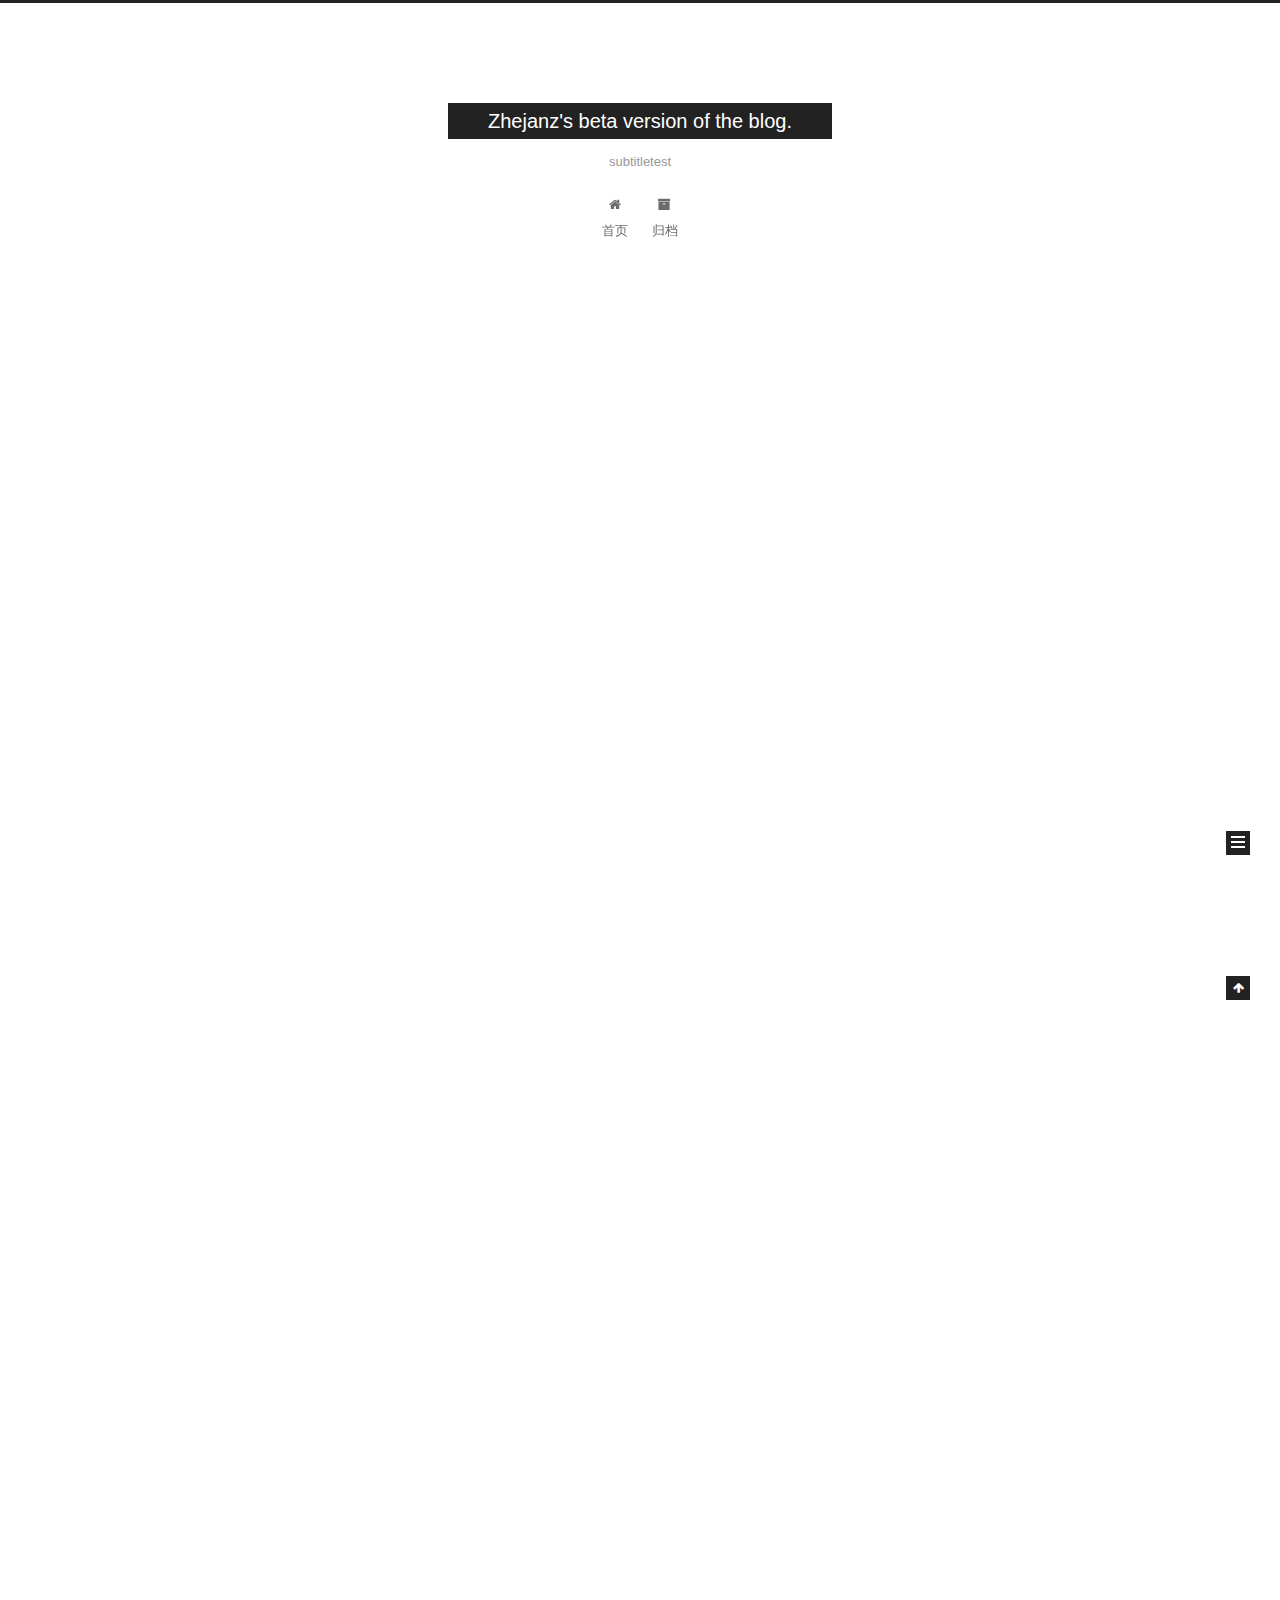
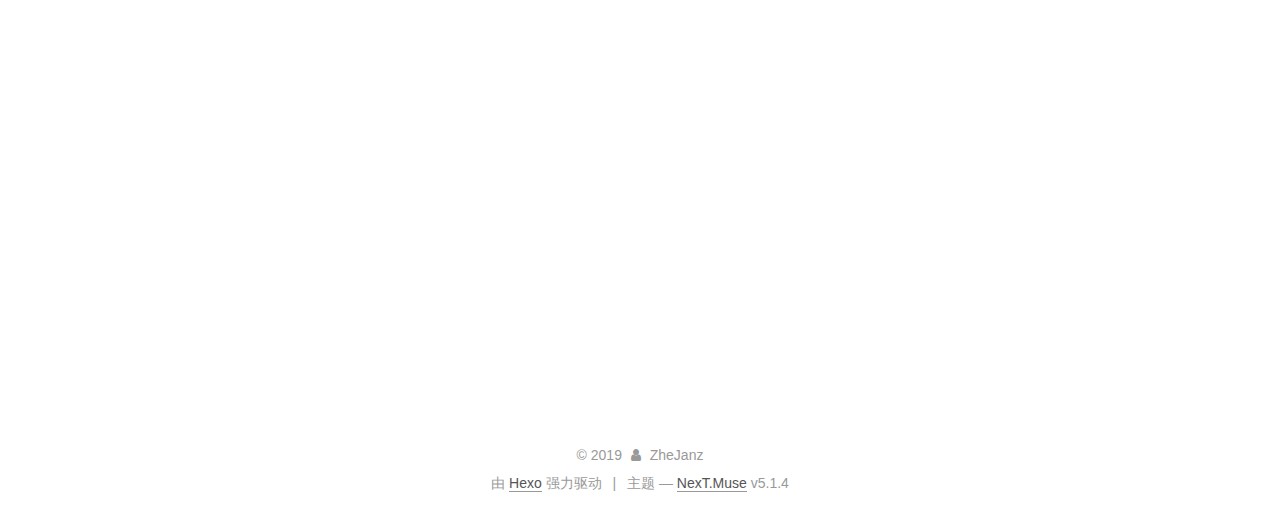
==== commit 31eb2317: "Site updated: 2019-08-05 16:02:38" ====
--- a/index.html
+++ b/index.html
@@ -5,7 +5,7 @@
   
 
 
-<html class="theme-next muse use-motion" lang>
+<html class="theme-next muse use-motion" lang="zh-Hans">
 <head><meta name="generator" content="Hexo 3.9.0">
   <meta charset="UTF-8">
 <meta http-equiv="X-UA-Compatible" content="IE=edge">
@@ -79,13 +79,17 @@
 
 
 
+<meta name="description" content="DESCRIPTIONTEST######">
+<meta name="keywords" content="KEYWORDTEST&#x2F;&#x2F;&#x2F;,KEWORDSTEST---">
 <meta property="og:type" content="website">
-<meta property="og:title" content="Hexo">
+<meta property="og:title" content="Zhejanz&#39;s beta version of the blog.">
 <meta property="og:url" content="http://yoursite.com/index.html">
-<meta property="og:site_name" content="Hexo">
-<meta property="og:locale" content="default">
+<meta property="og:site_name" content="Zhejanz&#39;s beta version of the blog.">
+<meta property="og:description" content="DESCRIPTIONTEST######">
+<meta property="og:locale" content="zh-Hans">
 <meta name="twitter:card" content="summary">
-<meta name="twitter:title" content="Hexo">
+<meta name="twitter:title" content="Zhejanz&#39;s beta version of the blog.">
+<meta name="twitter:description" content="DESCRIPTIONTEST######">
 
 
 
@@ -101,7 +105,7 @@
     motion: {"enable":true,"async":false,"transition":{"post_block":"fadeIn","post_header":"slideDownIn","post_body":"slideDownIn","coll_header":"slideLeftIn","sidebar":"slideUpIn"}},
     duoshuo: {
       userId: '0',
-      author: 'Author'
+      author: '博主'
     },
     algolia: {
       applicationID: '',
@@ -121,7 +125,7 @@
 
 
 
-  <title>Hexo</title>
+  <title>Zhejanz's beta version of the blog.</title>
   
 
 
@@ -133,7 +137,7 @@
 
 </head>
 
-<body itemscope itemtype="http://schema.org/WebPage" lang="default">
+<body itemscope itemtype="http://schema.org/WebPage" lang="zh-Hans">
 
   
   
@@ -152,12 +156,12 @@
     <div class="custom-logo-site-title">
       <a href="/" class="brand" rel="start">
         <span class="logo-line-before"><i></i></span>
-        <span class="site-title">Hexo</span>
+        <span class="site-title">Zhejanz's beta version of the blog.</span>
         <span class="logo-line-after"><i></i></span>
       </a>
     </div>
       
-        <p class="site-subtitle"></p>
+        <p class="site-subtitle">subtitletest</p>
       
   </div>
 
@@ -182,7 +186,7 @@
             
               <i class="menu-item-icon fa fa-fw fa-home"></i> <br>
             
-            Home
+            首页
           </a>
         </li>
       
@@ -192,7 +196,7 @@
             
               <i class="menu-item-icon fa fa-fw fa-archive"></i> <br>
             
-            Archives
+            归档
           </a>
         </li>
       
@@ -232,13 +236,13 @@
     <link itemprop="mainEntityOfPage" href="http://yoursite.com/2019/08/05/Blog-test/">
 
     <span hidden itemprop="author" itemscope itemtype="http://schema.org/Person">
-      <meta itemprop="name" content="John Doe">
+      <meta itemprop="name" content="ZheJanz">
       <meta itemprop="description" content>
       <meta itemprop="image" content="/images/avatar.gif">
     </span>
 
     <span hidden itemprop="publisher" itemscope itemtype="http://schema.org/Organization">
-      <meta itemprop="name" content="Hexo">
+      <meta itemprop="name" content="Zhejanz's beta version of the blog.">
     </span>
 
     
@@ -258,9 +262,9 @@
                 <i class="fa fa-calendar-o"></i>
               </span>
               
-                <span class="post-meta-item-text">Posted on</span>
+                <span class="post-meta-item-text">发表于</span>
               
-              <time title="Post created" itemprop="dateCreated datePublished" datetime="2019-08-05T13:45:43+08:00">
+              <time title="创建于" itemprop="dateCreated datePublished" datetime="2019-08-05T13:45:43+08:00">
                 2019-08-05
               </time>
             
@@ -356,13 +360,13 @@
     <link itemprop="mainEntityOfPage" href="http://yoursite.com/2019/08/05/hello-world/">
 
     <span hidden itemprop="author" itemscope itemtype="http://schema.org/Person">
-      <meta itemprop="name" content="John Doe">
+      <meta itemprop="name" content="ZheJanz">
       <meta itemprop="description" content>
       <meta itemprop="image" content="/images/avatar.gif">
     </span>
 
     <span hidden itemprop="publisher" itemscope itemtype="http://schema.org/Organization">
-      <meta itemprop="name" content="Hexo">
+      <meta itemprop="name" content="Zhejanz's beta version of the blog.">
     </span>
 
     
@@ -382,9 +386,9 @@
                 <i class="fa fa-calendar-o"></i>
               </span>
               
-                <span class="post-meta-item-text">Posted on</span>
+                <span class="post-meta-item-text">发表于</span>
               
-              <time title="Post created" itemprop="dateCreated datePublished" datetime="2019-08-05T13:13:14+08:00">
+              <time title="创建于" itemprop="dateCreated datePublished" datetime="2019-08-05T13:13:14+08:00">
                 2019-08-05
               </time>
             
@@ -507,8 +511,8 @@
         <div class="site-overview">
           <div class="site-author motion-element" itemprop="author" itemscope itemtype="http://schema.org/Person">
             
-              <p class="site-author-name" itemprop="name">John Doe</p>
-              <p class="site-description motion-element" itemprop="description"></p>
+              <p class="site-author-name" itemprop="name">ZheJanz</p>
+              <p class="site-description motion-element" itemprop="description">DESCRIPTIONTEST######</p>
           </div>
 
           <nav class="site-state motion-element">
@@ -519,7 +523,7 @@
                 <a href="/archives/">
               
                   <span class="site-state-item-count">2</span>
-                  <span class="site-state-item-name">posts</span>
+                  <span class="site-state-item-name">日志</span>
                 </a>
               </div>
             
@@ -563,13 +567,13 @@
   <span class="with-love">
     <i class="fa fa-user"></i>
   </span>
-  <span class="author" itemprop="copyrightHolder">John Doe</span>
+  <span class="author" itemprop="copyrightHolder">ZheJanz</span>
 
   
 </div>
 
 
-  <div class="powered-by">Powered by <a class="theme-link" target="_blank" href="https://hexo.io">Hexo</a></div>
+  <div class="powered-by">由 <a class="theme-link" target="_blank" href="https://hexo.io">Hexo</a> 强力驱动</div>
 
 
 
@@ -577,7 +581,7 @@
 
 
 
-  <div class="theme-info">Theme &mdash; <a class="theme-link" target="_blank" href="https://github.com/iissnan/hexo-theme-next">NexT.Muse</a> v5.1.4</div>
+  <div class="theme-info">主题 &mdash; <a class="theme-link" target="_blank" href="https://github.com/iissnan/hexo-theme-next">NexT.Muse</a> v5.1.4</div>
 
 
 
--- a/css/main.css
+++ b/css/main.css
@@ -1822,7 +1822,7 @@
   width: 4px;
   height: 4px;
   border-radius: 50%;
-  background: #0ffa96;
+  background: #73ba0f;
 }
 .links-of-blogroll {
   font-size: 13px;
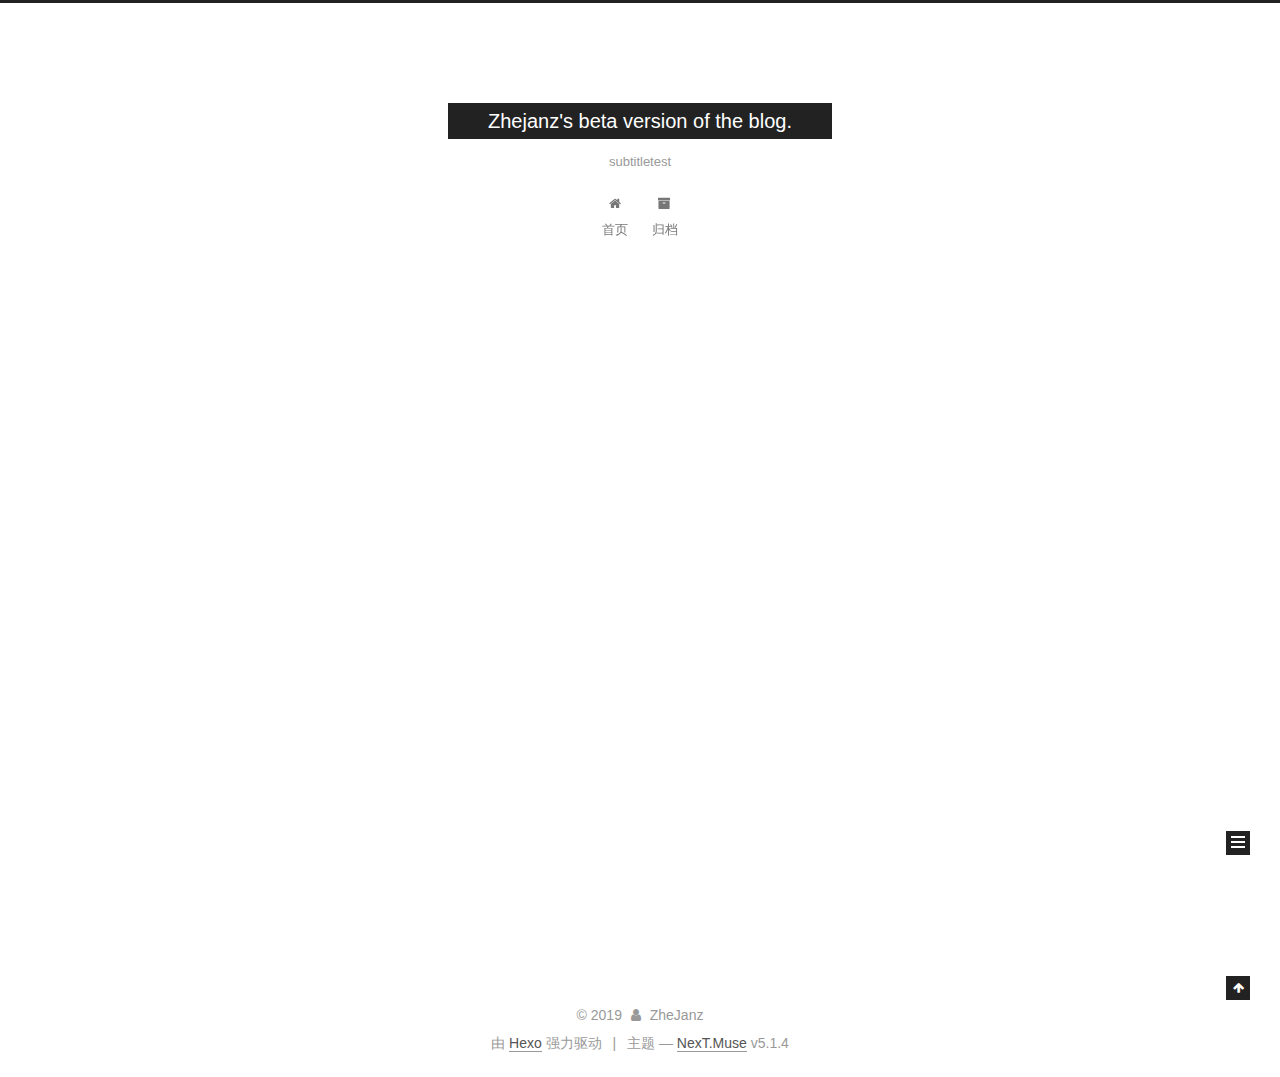
==== commit dea2c92c: "Site updated: 2019-08-05 16:10:23" ====
--- a/index.html
+++ b/index.html
@@ -344,138 +344,6 @@
 
 
     
-      
-
-  
-
-  
-  
-  
-
-  <article class="post post-type-normal" itemscope itemtype="http://schema.org/Article">
-  
-  
-  
-  <div class="post-block">
-    <link itemprop="mainEntityOfPage" href="http://yoursite.com/2019/08/05/hello-world/">
-
-    <span hidden itemprop="author" itemscope itemtype="http://schema.org/Person">
-      <meta itemprop="name" content="ZheJanz">
-      <meta itemprop="description" content>
-      <meta itemprop="image" content="/images/avatar.gif">
-    </span>
-
-    <span hidden itemprop="publisher" itemscope itemtype="http://schema.org/Organization">
-      <meta itemprop="name" content="Zhejanz's beta version of the blog.">
-    </span>
-
-    
-      <header class="post-header">
-
-        
-        
-          <h1 class="post-title" itemprop="name headline">
-                
-                <a class="post-title-link" href="/2019/08/05/hello-world/" itemprop="url">Hello World</a></h1>
-        
-
-        <div class="post-meta">
-          <span class="post-time">
-            
-              <span class="post-meta-item-icon">
-                <i class="fa fa-calendar-o"></i>
-              </span>
-              
-                <span class="post-meta-item-text">发表于</span>
-              
-              <time title="创建于" itemprop="dateCreated datePublished" datetime="2019-08-05T13:13:14+08:00">
-                2019-08-05
-              </time>
-            
-
-            
-
-            
-          </span>
-
-          
-
-          
-            
-          
-
-          
-          
-
-          
-
-          
-
-          
-
-        </div>
-      </header>
-    
-
-    
-    
-    
-    <div class="post-body" itemprop="articleBody">
-
-      
-      
-
-      
-        
-          
-            <p>Welcome to <a href="https://hexo.io/" target="_blank" rel="noopener">Hexo</a>! This is your very first post. Check <a href="https://hexo.io/docs/" target="_blank" rel="noopener">documentation</a> for more info. If you get any problems when using Hexo, you can find the answer in <a href="https://hexo.io/docs/troubleshooting.html" target="_blank" rel="noopener">troubleshooting</a> or you can ask me on <a href="https://github.com/hexojs/hexo/issues" target="_blank" rel="noopener">GitHub</a>.</p>
-<h2 id="Quick-Start"><a href="#Quick-Start" class="headerlink" title="Quick Start"></a>Quick Start</h2><h3 id="Create-a-new-post"><a href="#Create-a-new-post" class="headerlink" title="Create a new post"></a>Create a new post</h3><figure class="highlight bash"><table><tr><td class="gutter"><pre><span class="line">1</span><br></pre></td><td class="code"><pre><span class="line">$ hexo new <span class="string">"My New Post"</span></span><br></pre></td></tr></table></figure>
-
-<p>More info: <a href="https://hexo.io/docs/writing.html" target="_blank" rel="noopener">Writing</a></p>
-<h3 id="Run-server"><a href="#Run-server" class="headerlink" title="Run server"></a>Run server</h3><figure class="highlight bash"><table><tr><td class="gutter"><pre><span class="line">1</span><br></pre></td><td class="code"><pre><span class="line">$ hexo server</span><br></pre></td></tr></table></figure>
-
-<p>More info: <a href="https://hexo.io/docs/server.html" target="_blank" rel="noopener">Server</a></p>
-<h3 id="Generate-static-files"><a href="#Generate-static-files" class="headerlink" title="Generate static files"></a>Generate static files</h3><figure class="highlight bash"><table><tr><td class="gutter"><pre><span class="line">1</span><br></pre></td><td class="code"><pre><span class="line">$ hexo generate</span><br></pre></td></tr></table></figure>
-
-<p>More info: <a href="https://hexo.io/docs/generating.html" target="_blank" rel="noopener">Generating</a></p>
-<h3 id="Deploy-to-remote-sites"><a href="#Deploy-to-remote-sites" class="headerlink" title="Deploy to remote sites"></a>Deploy to remote sites</h3><figure class="highlight bash"><table><tr><td class="gutter"><pre><span class="line">1</span><br></pre></td><td class="code"><pre><span class="line">$ hexo deploy</span><br></pre></td></tr></table></figure>
-
-<p>More info: <a href="https://hexo.io/docs/deployment.html" target="_blank" rel="noopener">Deployment</a></p>
-
-          
-        
-      
-    </div>
-    
-    
-    
-
-    
-
-    
-
-    
-
-    <footer class="post-footer">
-      
-
-      
-
-      
-
-      
-      
-        <div class="post-eof"></div>
-      
-    </footer>
-  </div>
-  
-  
-  
-  </article>
-
-
-    
   </section>
 
   
@@ -522,7 +390,7 @@
               
                 <a href="/archives/">
               
-                  <span class="site-state-item-count">2</span>
+                  <span class="site-state-item-count">1</span>
                   <span class="site-state-item-name">日志</span>
                 </a>
               </div>
--- a/css/main.css
+++ b/css/main.css
@@ -1822,7 +1822,7 @@
   width: 4px;
   height: 4px;
   border-radius: 50%;
-  background: #73ba0f;
+  background: #587dff;
 }
 .links-of-blogroll {
   font-size: 13px;
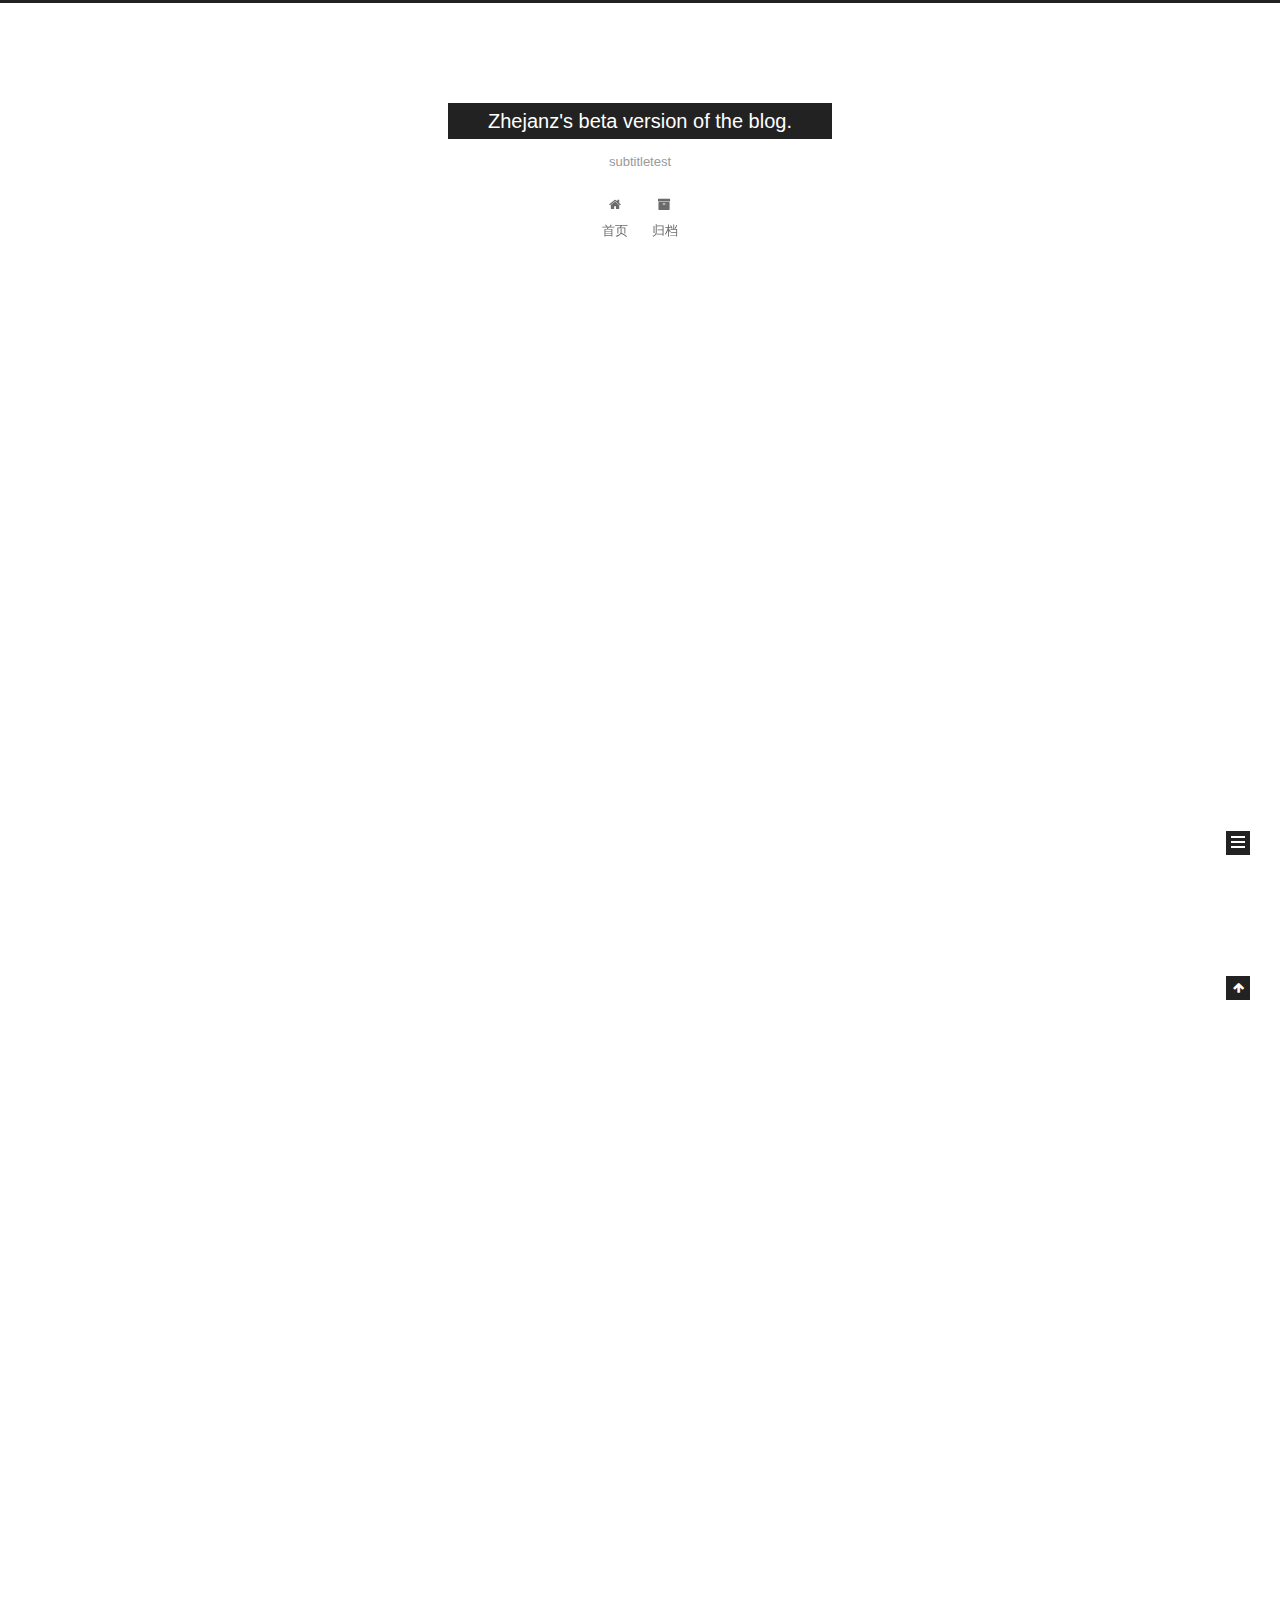
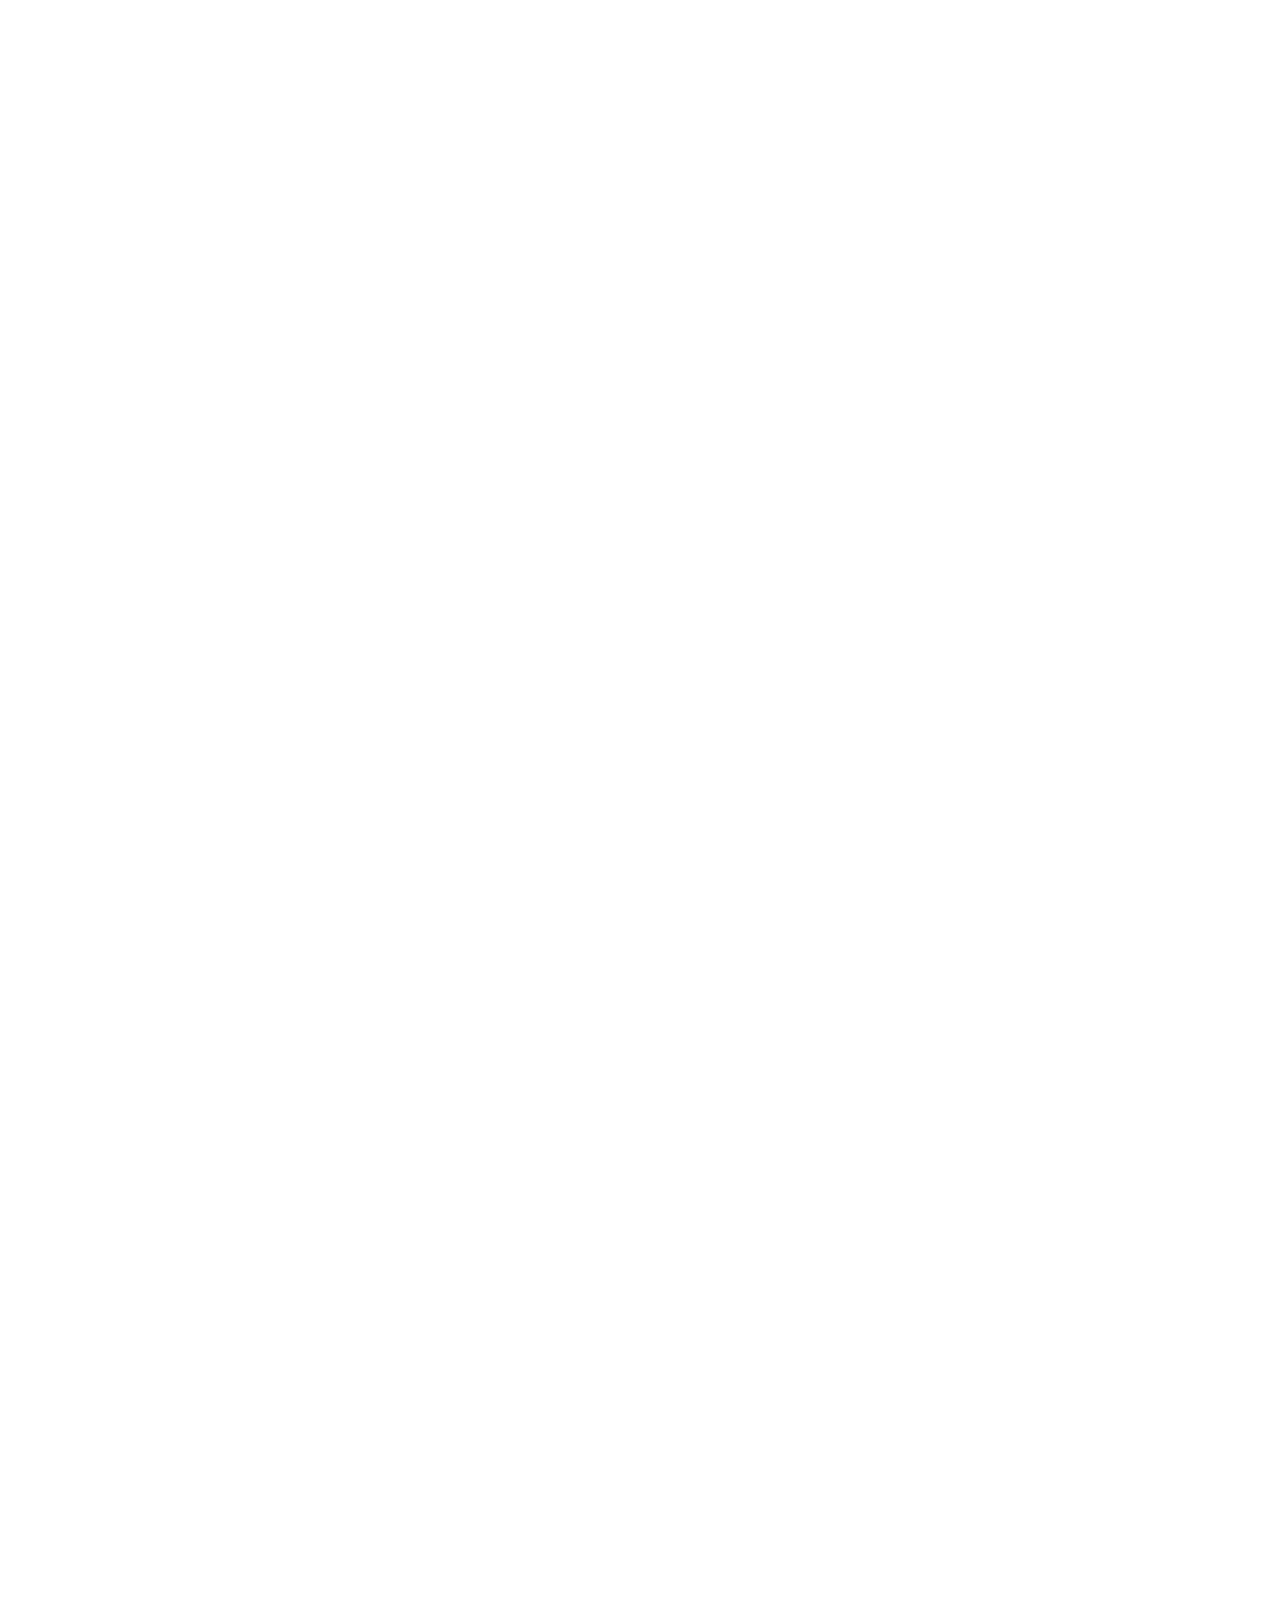
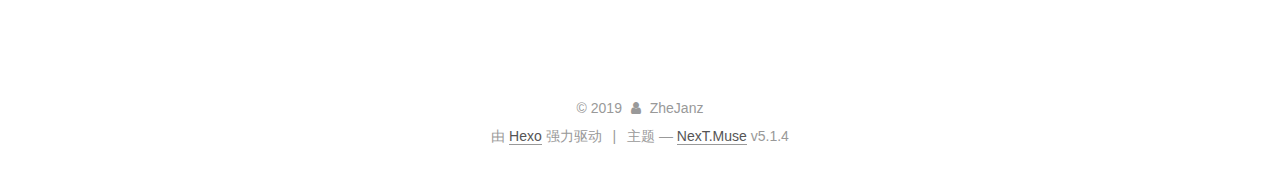
==== commit c6fab64f: "Site updated: 2019-10-24 01:22:06" ====
--- a/index.html
+++ b/index.html
@@ -233,6 +233,128 @@
   
   
   <div class="post-block">
+    <link itemprop="mainEntityOfPage" href="http://yoursite.com/2019/10/24/mySQL-Connector-Python-lite/">
+
+    <span hidden itemprop="author" itemscope itemtype="http://schema.org/Person">
+      <meta itemprop="name" content="ZheJanz">
+      <meta itemprop="description" content>
+      <meta itemprop="image" content="/images/avatar.gif">
+    </span>
+
+    <span hidden itemprop="publisher" itemscope itemtype="http://schema.org/Organization">
+      <meta itemprop="name" content="Zhejanz's beta version of the blog.">
+    </span>
+
+    
+      <header class="post-header">
+
+        
+        
+          <h1 class="post-title" itemprop="name headline">
+                
+                <a class="post-title-link" href="/2019/10/24/mySQL-Connector-Python-lite/" itemprop="url">mySQL-Connector-Python lite</a></h1>
+        
+
+        <div class="post-meta">
+          <span class="post-time">
+            
+              <span class="post-meta-item-icon">
+                <i class="fa fa-calendar-o"></i>
+              </span>
+              
+                <span class="post-meta-item-text">发表于</span>
+              
+              <time title="创建于" itemprop="dateCreated datePublished" datetime="2019-10-24T01:11:37+08:00">
+                2019-10-24
+              </time>
+            
+
+            
+
+            
+          </span>
+
+          
+
+          
+            
+          
+
+          
+          
+
+          
+
+          
+
+          
+
+        </div>
+      </header>
+    
+
+    
+    
+    
+    <div class="post-body" itemprop="articleBody">
+
+      
+      
+
+      
+        
+          
+            <p><em>#==Written by Zhejanz 2019.10.24==#</em><br><em>#———–ENVIRONMENT↓↓↓↓↓↓↓↓↓↓↓↓↓↓↓↓↓#</em><br><em># Python 3.7.5 x64</em><br><em># mySQL 8.0.18.0 &amp;&amp; mySQL-Connector-Python 8.0.18</em><br><em>#————ENVIRONMENT↑↑↑↑↑↑↑↑↑↑↑↑↑↑↑↑#</em><br><em>#————CODE TEST PASSED———–#</em><br><em>#————-COMMENTS ADDED————#</em><br><em>#—–SYNC ON GitHub.IO © Copyright—–#</em></p>
+<figure class="highlight python"><table><tr><td class="gutter"><pre><span class="line">1</span><br><span class="line">2</span><br><span class="line">3</span><br><span class="line">4</span><br><span class="line">5</span><br><span class="line">6</span><br><span class="line">7</span><br><span class="line">8</span><br><span class="line">9</span><br><span class="line">10</span><br><span class="line">11</span><br><span class="line">12</span><br><span class="line">13</span><br><span class="line">14</span><br><span class="line">15</span><br><span class="line">16</span><br><span class="line">17</span><br><span class="line">18</span><br><span class="line">19</span><br><span class="line">20</span><br><span class="line">21</span><br><span class="line">22</span><br><span class="line">23</span><br><span class="line">24</span><br><span class="line">25</span><br><span class="line">26</span><br><span class="line">27</span><br><span class="line">28</span><br><span class="line">29</span><br><span class="line">30</span><br><span class="line">31</span><br><span class="line">32</span><br><span class="line">33</span><br><span class="line">34</span><br><span class="line">35</span><br><span class="line">36</span><br><span class="line">37</span><br><span class="line">38</span><br><span class="line">39</span><br><span class="line">40</span><br><span class="line">41</span><br><span class="line">42</span><br><span class="line">43</span><br><span class="line">44</span><br><span class="line">45</span><br><span class="line">46</span><br><span class="line">47</span><br><span class="line">48</span><br><span class="line">49</span><br><span class="line">50</span><br><span class="line">51</span><br><span class="line">52</span><br><span class="line">53</span><br><span class="line">54</span><br><span class="line">55</span><br><span class="line">56</span><br><span class="line">57</span><br><span class="line">58</span><br><span class="line">59</span><br><span class="line">60</span><br><span class="line">61</span><br><span class="line">62</span><br><span class="line">63</span><br><span class="line">64</span><br><span class="line">65</span><br><span class="line">66</span><br><span class="line">67</span><br><span class="line">68</span><br><span class="line">69</span><br><span class="line">70</span><br><span class="line">71</span><br><span class="line">72</span><br><span class="line">73</span><br><span class="line">74</span><br><span class="line">75</span><br><span class="line">76</span><br><span class="line">77</span><br><span class="line">78</span><br><span class="line">79</span><br><span class="line">80</span><br><span class="line">81</span><br><span class="line">82</span><br><span class="line">83</span><br><span class="line">84</span><br><span class="line">85</span><br></pre></td><td class="code"><pre><span class="line"><span class="keyword">import</span> mysql.connector</span><br><span class="line"><span class="class"><span class="keyword">class</span> <span class="title">DBOP</span><span class="params">()</span>:</span></span><br><span class="line"></span><br><span class="line">    <span class="function"><span class="keyword">def</span> <span class="title">__init__</span><span class="params">(self)</span>:</span></span><br><span class="line">        <span class="comment"># 使用mysql.connector连接数据库</span></span><br><span class="line">        self.conn = mysql.connector.connect(</span><br><span class="line">                host=<span class="string">"localhost"</span>,</span><br><span class="line">                user=<span class="string">"root"</span>,</span><br><span class="line">                password=<span class="string">"123456"</span>,</span><br><span class="line">                use_unicode=<span class="literal">True</span></span><br><span class="line">                )</span><br><span class="line"></span><br><span class="line">        self.cursor = self.conn.cursor()</span><br><span class="line">        <span class="comment"># 若test数据库不存在则创建一个test数据库</span></span><br><span class="line">        self.cursor.execute(<span class="string">"CREATE DATABASE IF NOT EXISTS test"</span>)</span><br><span class="line"></span><br><span class="line">        self.cursor.execute(<span class="string">"USE test"</span>)</span><br><span class="line"></span><br><span class="line">        <span class="comment"># #检查是否当前数据库正确</span></span><br><span class="line">        <span class="comment"># self.cursor.execute("select DATABASE()")</span></span><br><span class="line">        <span class="comment"># self.CurrentDB = self.cursor.fetchone()</span></span><br><span class="line">        <span class="comment"># print("current database is %s" % self.CurrentDB)</span></span><br><span class="line"></span><br><span class="line">        <span class="comment"># 若test表不存在则创建一个test表</span></span><br><span class="line">        self.cursor.execute(<span class="string">"CREATE TABLE IF NOT EXISTS test(name VARCHAR(255),num INT(20));"</span>)</span><br><span class="line"></span><br><span class="line">    <span class="comment">#增加数据方法</span></span><br><span class="line">    <span class="function"><span class="keyword">def</span> <span class="title">addOP</span><span class="params">(self,name,num)</span>:</span></span><br><span class="line">        self.cursor.execute(<span class="string">"INSERT INTO test VALUES('%s',%d)"</span> % (name,num))</span><br><span class="line">        self.conn.commit()   <span class="comment"># DDL语言需要手动commit</span></span><br><span class="line">    <span class="comment">#删除数据方法（可使用单一参数确定name，或者双参数同时确定name和num键匹配的数据）</span></span><br><span class="line">    <span class="function"><span class="keyword">def</span> <span class="title">delOP</span><span class="params">(self,name,*num)</span>:</span></span><br><span class="line">        <span class="keyword">if</span> num == (()):</span><br><span class="line">            self.cursor.execute(<span class="string">"DELETE FROM test WHERE name='"</span> + name +<span class="string">"'"</span>)</span><br><span class="line">        <span class="keyword">else</span>:</span><br><span class="line">            self.cursor.execute(<span class="string">"DELETE FROM test WHERE name='%s'AND num = %d"</span> % (name,int(num[<span class="number">0</span>])))</span><br><span class="line">        self.conn.commit()</span><br><span class="line"></span><br><span class="line">    <span class="comment">#修改数据方法（可使用单一参数确定name，或者双参数同时确定name和num键匹配的数据）</span></span><br><span class="line">    <span class="function"><span class="keyword">def</span> <span class="title">alterOP</span><span class="params">(self,name,anum,*num)</span>:</span></span><br><span class="line">        <span class="keyword">if</span> num ==(()):</span><br><span class="line">            self.cursor.execute(<span class="string">"UPDATE test SET num = %d WHERE name ='%s'"</span>%(anum,name))</span><br><span class="line">        <span class="keyword">else</span>:</span><br><span class="line">            self.cursor.execute(<span class="string">"UPDATE test SET num = %d WHERE name ='%s' AND num = %d"</span>%(anum,name,int(num[<span class="number">0</span>])))</span><br><span class="line">        self.conn.commit()  </span><br><span class="line"></span><br><span class="line">    <span class="comment">#查找数据方法（可使用单一参数确定name，或者双参数同时确定name和num键匹配的数据）</span></span><br><span class="line">    <span class="function"><span class="keyword">def</span> <span class="title">findOP</span><span class="params">(self,name,*num)</span>:</span></span><br><span class="line">        <span class="keyword">if</span> num ==(()):</span><br><span class="line">            self.cursor.execute(<span class="string">"SELECT * FROM test WHERE name = '%s'"</span> %name)</span><br><span class="line">        <span class="keyword">else</span>:</span><br><span class="line">            self.cursor.execute(<span class="string">"SELECT * FROM test WHERE name = '%s' AND num = %d"</span> %(name,int(num[<span class="number">0</span>])))</span><br><span class="line">        data = self.cursor.fetchall()</span><br><span class="line">        print(data)</span><br><span class="line">    <span class="comment">#查找所有的数据</span></span><br><span class="line">    <span class="function"><span class="keyword">def</span> <span class="title">findALL</span><span class="params">(self)</span>:</span></span><br><span class="line">        self.cursor.execute(<span class="string">"SELECT * FROM test"</span>)</span><br><span class="line">        data = self.cursor.fetchall()</span><br><span class="line">        print(data)</span><br><span class="line"></span><br><span class="line"></span><br><span class="line"><span class="comment"># 调用类中单一函数逐个测试↓↓↓↓↓↓↓↓↓↓↓↓↓↓↓↓↓↓↓↓↓↓↓↓↓↓↓↓↓↓↓↓↓↓↓↓↓↓↓↓↓↓↓↓↓↓↓↓↓↓↓↓↓↓↓↓↓↓↓↓</span></span><br><span class="line"><span class="comment"># 定义一个对象</span></span><br><span class="line">a=DBOP()</span><br><span class="line"></span><br><span class="line"><span class="comment"># 增  可通过navicat等工具或者查函数确定结果是否有效</span></span><br><span class="line">a.addOP(<span class="string">"测试2"</span>,<span class="number">222222</span>)</span><br><span class="line"></span><br><span class="line"><span class="comment"># 删</span></span><br><span class="line">a.delOP(<span class="string">"aa"</span>)</span><br><span class="line">a.delOP(<span class="string">"测试2"</span>,<span class="string">"565656"</span>)</span><br><span class="line"></span><br><span class="line"><span class="comment"># 改</span></span><br><span class="line"><span class="comment"># 顺序为要修改的数据原name，修改后的num值，原num值</span></span><br><span class="line">a.alterOP(<span class="string">"测试2"</span>,<span class="number">444444</span>,<span class="number">222223</span>)</span><br><span class="line">a.alterOP(<span class="string">"测试3"</span>,<span class="number">444444</span>)</span><br><span class="line"></span><br><span class="line"><span class="comment"># 查</span></span><br><span class="line">a.findOP(<span class="string">"测试3"</span>)</span><br><span class="line">a.findOP(<span class="string">"测试2"</span>,<span class="number">587587589</span>)</span><br><span class="line">a.findALL()</span><br><span class="line"></span><br><span class="line">a.cursor.close()</span><br><span class="line">a.conn.close()</span><br><span class="line"><span class="comment"># 调用类中单一函数逐个测试↑↑↑↑↑↑↑↑↑↑↑↑↑↑↑↑↑↑↑↑↑↑↑↑↑↑↑↑↑↑↑↑↑↑↑↑↑↑↑↑↑↑↑↑↑↑↑↑↑↑↑↑↑↑↑↑↑↑↑↑</span></span><br></pre></td></tr></table></figure>
+
+
+          
+        
+      
+    </div>
+    
+    
+    
+
+    
+
+    
+
+    
+
+    <footer class="post-footer">
+      
+
+      
+
+      
+
+      
+      
+        <div class="post-eof"></div>
+      
+    </footer>
+  </div>
+  
+  
+  
+  </article>
+
+
+    
+      
+
+  
+
+  
+  
+  
+
+  <article class="post post-type-normal" itemscope itemtype="http://schema.org/Article">
+  
+  
+  
+  <div class="post-block">
     <link itemprop="mainEntityOfPage" href="http://yoursite.com/2019/08/05/Blog-test/">
 
     <span hidden itemprop="author" itemscope itemtype="http://schema.org/Person">
@@ -390,7 +512,7 @@
               
                 <a href="/archives/">
               
-                  <span class="site-state-item-count">1</span>
+                  <span class="site-state-item-count">2</span>
                   <span class="site-state-item-name">日志</span>
                 </a>
               </div>
--- a/css/main.css
+++ b/css/main.css
@@ -1822,7 +1822,7 @@
   width: 4px;
   height: 4px;
   border-radius: 50%;
-  background: #587dff;
+  background: #3edbbe;
 }
 .links-of-blogroll {
   font-size: 13px;
